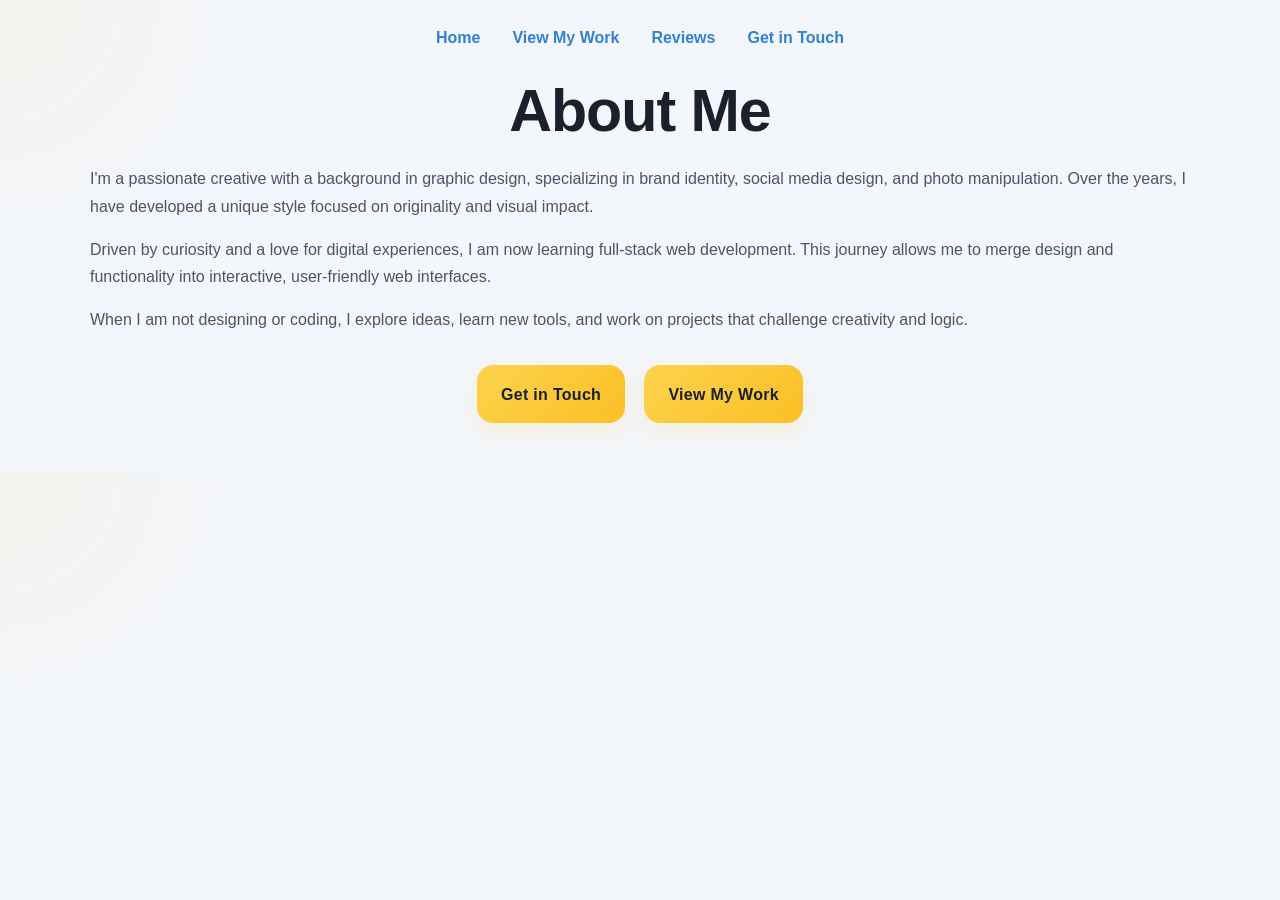
==== about.html @ de9f4581 "first-portfolio successfully done" ====
<!DOCTYPE html>
<html lang="en">
<head>
  <meta charset="UTF-8">
  <meta name="viewport" content="width=device-width, initial-scale=1.0">

  <title>About | Flyez</title>

  <link rel="stylesheet" href="styles.css">
</head>

<body>

  <nav class="navbar">
    <div class="container">

      <ul class="nav-links">

        <li><a href="index.html">Home</a></li>

        <li><a href="services.html">View My Work</a></li>

        <li><a href="testimonials.html">Reviews</a></li>

        <li><a href="contact.html">Get in Touch</a></li>

      </ul>

    </div>
  </nav>

  <main>

    <header class="page-header">

      <div class="container">

        <h1>About Me</h1>

      </div>

    </header>

    <section class="about-content">

      <div class="container">

        <p>
          I'm a passionate creative with a background in graphic design, 
          specializing in brand identity, social media design, and photo manipulation. 
          Over the years, I have developed a unique style focused on originality 
          and visual impact.
        </p>

        <p>
          Driven by curiosity and a love for digital experiences, I am now learning 
          full-stack web development. This journey allows me to merge design and 
          functionality into interactive, user-friendly web interfaces.
        </p>

        <p>
          When I am not designing or coding, I explore ideas, learn new tools, 
          and work on projects that challenge creativity and logic.
        </p>

      </div>

    </section>

    <section class="button-group">

      <a href="contact.html" class="btn">Get in Touch</a>

      <a href="services.html" class="btn">View My Work</a>

    </section>

  </main>

</body>
</html>
---- styles.css ----
/* =========================
   DESIGN TOKENS
========================= */

:root {
    --bg: #f3f6fb;

    --text: #2d3748;
    --muted: #4a5568;

    --primary: #3182ce;
    --primary-dark: #2b6cb0;

    --accent: #fcd34d;
    --accent-hover: #fbbf24;

    --white: #ffffff;

    --radius: 1rem;

    --shadow: 0 14px 40px rgba(15, 23, 42, 0.08);
    --shadow-accent: 0 10px 25px rgba(252, 211, 77, 0.18);

    --transition: 0.3s ease;
}

/* =========================
   RESET
========================= */

* {
    margin: 0;
    padding: 0;
    box-sizing: border-box;
}

/* =========================
   BODY
========================= */

body {
    background-color: var(--bg);

    background-image:
        radial-gradient(
            circle at top left,
            rgba(252, 211, 77, 0.08),
            transparent 20%
        );

    color: var(--text);

    font-family: "Segoe UI", Tahoma, Geneva, Verdana, sans-serif;

    line-height: 1.7;
}

/* =========================
   LAYOUT
========================= */

.container {
    width: min(90%, 1100px);
    margin-inline: auto;
}

.section {
    padding: 4rem 0;
}

/* =========================
   TYPOGRAPHY
========================= */

h1,
h2 {
    color: #1a202c;
    line-height: 1.2;
}

h1 {
    font-size: clamp(2.4rem, 5vw, 3.7rem);

    text-align: center;

    margin-bottom: 1.2rem;

    font-weight: 800;

    letter-spacing: -1px;
}

h2 {
    font-size: 1.8rem;

    margin-bottom: 1rem;

    position: relative;

    padding-left: 1rem;
}

h2::before {
    content: "";

    position: absolute;

    left: 0;
    top: 5px;

    width: 4px;
    height: 80%;

    background: linear-gradient(
        180deg,
        var(--accent),
        var(--accent-hover)
    );

    border-radius: 999px;
}

p {
    color: var(--muted);
    margin-bottom: 1rem;
}

/* =========================
   NAVIGATION
========================= */

.navbar {
    padding: 1.5rem 0;
}

.nav-links {
    display: flex;

    justify-content: center;

    gap: 2rem;

    list-style: none;

    flex-wrap: wrap;
}

.nav-links a {
    text-decoration: none;

    color: var(--primary);

    font-weight: 600;

    transition: var(--transition);

    position: relative;

    padding-bottom: 0.2rem;
}

.nav-links a::after {
    content: "";

    position: absolute;

    left: 0;
    bottom: -6px;

    width: 0%;
    height: 3px;

    background: var(--accent);

    border-radius: 999px;

    transition: var(--transition);
}

.nav-links a:hover {
    color: var(--primary-dark);
}

.nav-links a:hover::after {
    width: 100%;
}

/* =========================
   HERO
========================= */

.hero {
    padding: 3rem 0 2rem;
    text-align: center;
}

/* =========================
   DISPLAY IMAGE
========================= */

.display-image {
    margin-bottom: 1.5rem;

    display: flex;

    justify-content: center;
}

.display-image img {
    width: 145px;
    height: 145px;

    object-fit: contain;

    border-radius: 50%;

    background: white;

    padding: 10px;

    border: 4px solid rgba(252, 211, 77, 0.3);

    box-shadow: var(--shadow);

    transition: var(--transition);
}

.display-image img:hover {
    transform: translateY(-5px);

    box-shadow: var(--shadow-accent);
}

/* =========================
   CARD SYSTEM
========================= */

.card {
    background: var(--white);

    padding: 2rem;

    border-radius: var(--radius);

    box-shadow: var(--shadow);

    max-width: 850px;

    margin: 0 auto;

    position: relative;

    overflow: hidden;

    transition: var(--transition);
}

.card::before {
    content: "";

    position: absolute;

    top: 0;
    left: 0;

    width: 100%;
    height: 5px;

    background: linear-gradient(
        90deg,
        var(--accent),
        #ffe082
    );
}

.card:hover {
    transform: translateY(-5px);

    box-shadow: var(--shadow-accent);
}

.card + .card {
    margin-top: 2rem;
}

/* =========================
   TESTIMONIALS
========================= */

.testimonial {
    position: relative;

    padding-left: 1.5rem;

    margin-top: 2.2rem;

    border-left: 4px solid var(--accent);
}

.testimonial::before {
    content: "“";

    position: absolute;

    left: 10px;
    top: -20px;

    font-size: 4rem;

    color: var(--accent);

    opacity: 0.18;

    font-family: Georgia, serif;
}

.testimonial p {
    font-style: italic;

    font-size: 1.06rem;

    color: #3b4758;

    margin-bottom: 0.8rem;
}

.testimonial-author {
    color: var(--primary-dark);

    font-weight: 700;

    font-size: 1rem;

    letter-spacing: 0.2px;
}

/* =========================
   BUTTONS
========================= */

.button-group {
    display: flex;

    justify-content: center;

    gap: 1.2rem;

    flex-wrap: wrap;

    margin-top: 2rem;

    padding-bottom: 3rem;
}

.btn {
    background: linear-gradient(
        135deg,
        var(--accent),
        var(--accent-hover)
    );

    color: #1a202c;

    font-weight: 700;

    letter-spacing: 0.3px;

    padding: 0.95rem 1.5rem;

    text-decoration: none;

    border-radius: var(--radius);

    box-shadow: var(--shadow-accent);

    transition: var(--transition);

    display: inline-block;

    border: none;

    cursor: pointer;
}

.btn:hover {
    transform: translateY(-4px) scale(1.02);

    filter: brightness(1.03);
}

/* =========================
   FORMS
========================= */

form {
    display: flex;
    flex-direction: column;
    gap: 1rem;
}

input,
textarea {
    padding: 0.95rem;

    border: 1px solid #d9dee7;

    border-radius: 0.75rem;

    font-size: 1rem;

    outline: none;

    transition: var(--transition);

    background: white;
}

input:focus,
textarea:focus {
    border-color: var(--accent);

    box-shadow:
        0 0 0 4px rgba(252, 211, 77, 0.2);
}

/* =========================
   IMAGES
========================= */

.image-row {
    display: flex;

    gap: 1rem;

    flex-wrap: wrap;

    justify-content: center;

    margin-top: 1.5rem;
}

.image-row img,
.card img {
    width: 100%;

    max-width: 300px;

    border-radius: 1rem;

    object-fit: cover;

    box-shadow: var(--shadow);

    transition: var(--transition);
}

.image-row img:hover,
.card img:hover {
    transform: scale(1.02);

    box-shadow: var(--shadow-accent);
}

/* =========================
   FOOTER
========================= */

footer {
    padding: 2rem 0;
    text-align: center;
}

footer p {
    margin-bottom: 0;
}

/* =========================
   RESPONSIVE
========================= */

@media (max-width: 768px) {

    .nav-links {
        flex-direction: column;
        gap: 1rem;
    }

    h1 {
        font-size: 2.3rem;
    }

    h2 {
        font-size: 1.5rem;
    }

    .button-group {
        flex-direction: column;
    }

    .card {
        padding: 1.5rem;
    }

    .display-image img {
        width: 120px;
        height: 120px;
    }

    .testimonial::before {
        font-size: 3rem;
    }
}
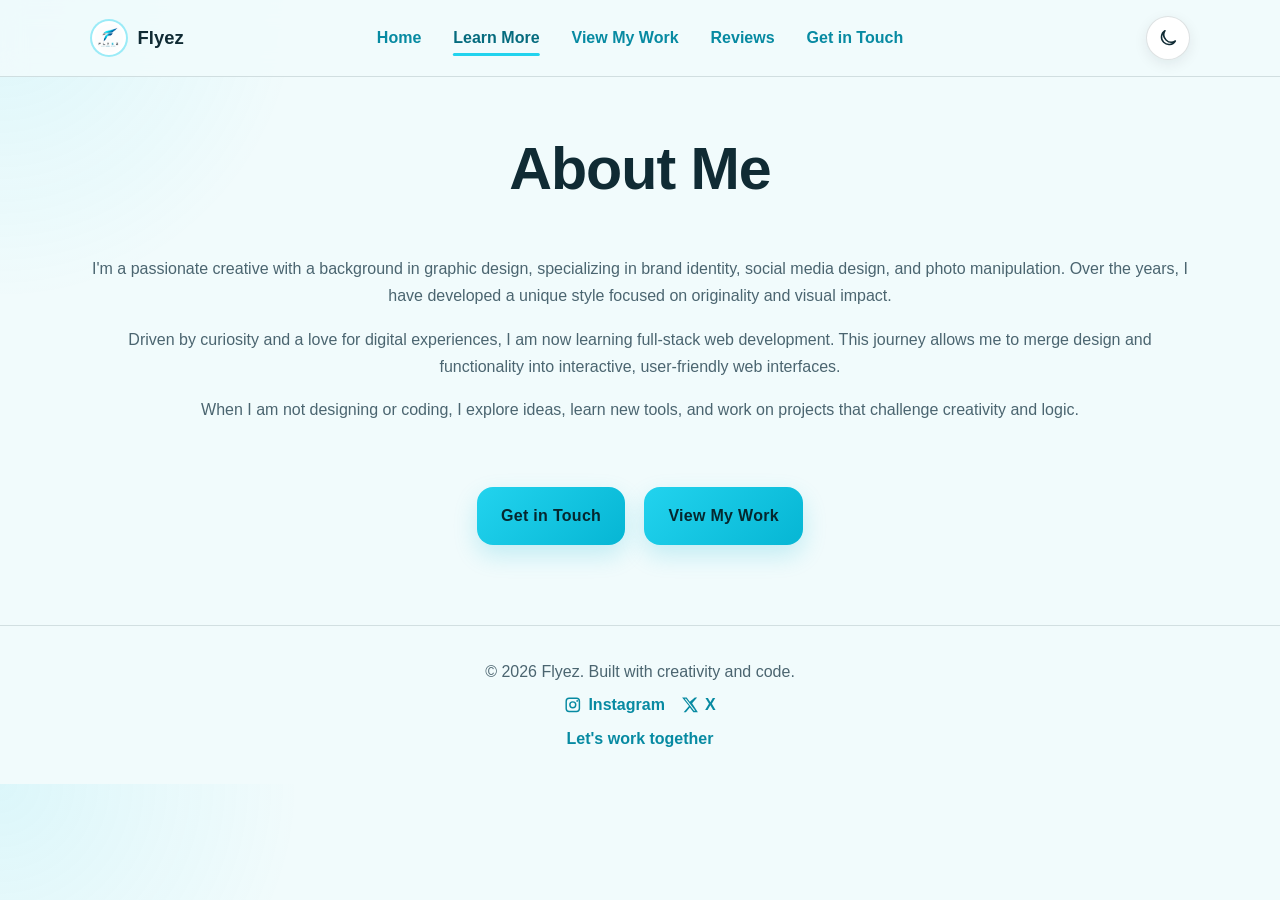
==== commit 6f85c7cb: "Fix Instagram profile link" ====
--- a/about.html
+++ b/about.html
@@ -5,18 +5,47 @@
   <meta name="viewport" content="width=device-width, initial-scale=1.0">
 
   <title>About | Flyez</title>
+  <meta name="description" content="Learn about Favour Olojo, the creative behind Flyez, and the journey from graphic design to full-stack web development.">
+  <link rel="canonical" href="https://ace-flyez.github.io/my-portfolio/about.html">
+  <link rel="icon" href="site-assets/favicon.png" type="image/png">
+  <meta property="og:type" content="website">
+  <meta property="og:url" content="https://ace-flyez.github.io/my-portfolio/about.html">
+  <meta property="og:title" content="About Flyez | Vision, Speed, Impact">
+  <meta property="og:description" content="Meet the creative behind Flyez and explore the design-to-development journey.">
+  <meta property="og:image" content="https://ace-flyez.github.io/my-portfolio/site-assets/social-preview.png">
+  <meta name="twitter:card" content="summary_large_image">
 
   <link rel="stylesheet" href="styles.css">
+  <script src="script.js" defer></script>
 </head>
 
 <body>
 
   <nav class="navbar">
-    <div class="container">
+    <div class="container nav-content">
 
-      <ul class="nav-links">
+      <a class="brand" href="index.html" aria-label="Flyez home">
+        <img src="optimized-images/Flyez New Logo.png" alt="">
+        <span>Flyez</span>
+      </a>
+
+      <button class="nav-toggle" type="button" aria-expanded="false" aria-controls="primary-navigation">
+        <span class="visually-hidden">Toggle navigation</span>
+        <span class="nav-toggle-bar"></span>
+        <span class="nav-toggle-bar"></span>
+        <span class="nav-toggle-bar"></span>
+      </button>
+
+      <button class="theme-toggle" type="button" aria-label="Switch to dark theme" aria-pressed="false">
+        <svg class="theme-icon icon-moon" aria-hidden="true" viewBox="0 0 24 24"><path d="M20.8 15.6A9 9 0 0 1 8.4 3.2 9 9 0 1 0 20.8 15.6Z"/></svg>
+        <svg class="theme-icon icon-sun" aria-hidden="true" viewBox="0 0 24 24"><path d="M12 18a6 6 0 1 0 0-12 6 6 0 0 0 0 12Zm0-16v2m0 16v2m10-10h-2M4 12H2m17.1-7.1-1.4 1.4M6.3 17.7l-1.4 1.4m14.2 0-1.4-1.4M6.3 6.3 4.9 4.9"/></svg>
+      </button>
+
+      <ul class="nav-links" id="primary-navigation">
 
         <li><a href="index.html">Home</a></li>
+
+        <li><a href="about.html" aria-current="page">Learn More</a></li>
 
         <li><a href="services.html">View My Work</a></li>
 
@@ -77,5 +106,16 @@
 
   </main>
 
+  <footer>
+    <div class="container">
+      <p>&copy; 2026 Flyez. Built with creativity and code.</p>
+      <div class="social-links">
+        <a href="https://www.instagram.com/flyez_designs/" target="_blank" rel="noopener noreferrer"><svg aria-hidden="true" viewBox="0 0 24 24"><path d="M7 2h10a5 5 0 0 1 5 5v10a5 5 0 0 1-5 5H7a5 5 0 0 1-5-5V7a5 5 0 0 1 5-5Zm0 2a3 3 0 0 0-3 3v10a3 3 0 0 0 3 3h10a3 3 0 0 0 3-3V7a3 3 0 0 0-3-3H7Zm11 1.5a1.25 1.25 0 1 1 0 2.5 1.25 1.25 0 0 1 0-2.5ZM12 7a5 5 0 1 1 0 10 5 5 0 0 1 0-10Zm0 2a3 3 0 1 0 0 6 3 3 0 0 0 0-6Z"/></svg><span>Instagram</span></a>
+        <a href="https://x.com/ace_flyezzz" target="_blank" rel="noopener noreferrer"><svg aria-hidden="true" viewBox="0 0 24 24"><path d="M18.9 2H22l-6.8 7.8L23 22h-6.1l-4.8-6.2L6.7 22H3.6l7.3-8.4L1.5 2h6.2l4.3 5.7L18.9 2Zm-1.1 18h1.7L6.8 3.9H5L17.8 20Z"/></svg><span>X</span></a>
+      </div>
+      <a class="footer-link" href="contact.html">Let's work together</a>
+    </div>
+  </footer>
+
 </body>
-</html>+</html>
--- a/styles.css
+++ b/styles.css
@@ -3,25 +3,53 @@
 ========================= */
 
 :root {
-    --bg: #f3f6fb;
-
-    --text: #2d3748;
-    --muted: #4a5568;
-
-    --primary: #3182ce;
-    --primary-dark: #2b6cb0;
-
-    --accent: #fcd34d;
-    --accent-hover: #fbbf24;
-
-    --white: #ffffff;
+    --bg: #f1fbfc;
+    --surface: #ffffff;
+    --surface-raised: #ffffff;
+    --text: #16313a;
+    --muted: #4b6570;
+
+    --primary: #078aa2;
+    --primary-dark: #056b7e;
+
+    --accent: #22d3ee;
+    --accent-hover: #06b6d4;
+
+    --heading: #102b34;
+    --control: #102b34;
+    --border: rgba(22, 49, 58, 0.14);
+    --quote-text: #294651;
 
     --radius: 1rem;
 
     --shadow: 0 14px 40px rgba(15, 23, 42, 0.08);
-    --shadow-accent: 0 10px 25px rgba(252, 211, 77, 0.18);
+    --shadow-accent: 0 10px 25px rgba(6, 182, 212, 0.2);
 
     --transition: 0.3s ease;
+}
+
+[data-theme="dark"] {
+    --bg: #07171c;
+    --surface: #0d242b;
+    --surface-raised: #123038;
+    --text: #e1f5f8;
+    --muted: #afc9ce;
+    --primary: #67e8f9;
+    --primary-dark: #b9f5fc;
+    --accent: #22d3ee;
+    --accent-hover: #67e8f9;
+    --heading: #f2feff;
+    --control: #f2feff;
+    --border: rgba(167, 225, 233, 0.17);
+    --quote-text: #e1f5f8;
+    --shadow: 0 18px 45px rgba(0, 0, 0, 0.36);
+    --shadow-accent: 0 12px 28px rgba(34, 211, 238, 0.16);
+}
+
+[data-theme="dark"] body {
+    background-image:
+        radial-gradient(circle at 0 0, rgba(34, 211, 238, 0.12), transparent 28%),
+        radial-gradient(circle at 100% 15%, rgba(6, 182, 212, 0.08), transparent 22%);
 }
 
 /* =========================
@@ -44,7 +72,7 @@
     background-image:
         radial-gradient(
             circle at top left,
-            rgba(252, 211, 77, 0.08),
+            rgba(34, 211, 238, 0.1),
             transparent 20%
         );
 
@@ -53,6 +81,12 @@
     font-family: "Segoe UI", Tahoma, Geneva, Verdana, sans-serif;
 
     line-height: 1.7;
+    transition: background-color var(--transition), color var(--transition);
+}
+
+img {
+    max-width: 100%;
+    height: auto;
 }
 
 /* =========================
@@ -74,7 +108,7 @@
 
 h1,
 h2 {
-    color: #1a202c;
+    color: var(--heading);
     line-height: 1.2;
 }
 
@@ -96,20 +130,17 @@
     margin-bottom: 1rem;
 
     position: relative;
-
-    padding-left: 1rem;
 }
 
 h2::before {
     content: "";
 
-    position: absolute;
-
-    left: 0;
-    top: 5px;
+    display: inline-block;
+    vertical-align: middle;
+    margin: 0 0.65rem 0.15rem 0;
 
     width: 4px;
-    height: 80%;
+    height: 1.5rem;
 
     background: linear-gradient(
         180deg,
@@ -125,17 +156,87 @@
     margin-bottom: 1rem;
 }
 
+main {
+    text-align: center;
+}
+
 /* =========================
    NAVIGATION
 ========================= */
 
 .navbar {
-    padding: 1.5rem 0;
+    padding: 1rem 0;
+    border-bottom: 1px solid var(--border);
+    background: color-mix(in srgb, var(--bg) 88%, transparent);
+    backdrop-filter: blur(12px);
+}
+
+.nav-content {
+    display: flex;
+    align-items: center;
+    position: relative;
+}
+
+.brand {
+    display: inline-flex;
+    align-items: center;
+    gap: 0.6rem;
+    color: var(--heading);
+    font-size: 1.15rem;
+    font-weight: 800;
+    text-decoration: none;
+}
+
+.brand img {
+    width: 38px;
+    height: 38px;
+    object-fit: contain;
+    border-radius: 50%;
+    background: var(--surface);
+    border: 2px solid rgba(34, 211, 238, 0.45);
+    padding: 3px;
+}
+
+.nav-toggle {
+    display: none;
+    width: 44px;
+    height: 44px;
+    place-content: center;
+    gap: 5px;
+    background: var(--heading);
+    border: 0;
+    border-radius: 0.7rem;
+    cursor: pointer;
+    order: 3;
+}
+
+.nav-toggle-bar {
+    display: block;
+    width: 20px;
+    height: 2px;
+    background: var(--surface);
+    border-radius: 999px;
+}
+
+.visually-hidden {
+    position: absolute;
+    width: 1px;
+    height: 1px;
+    padding: 0;
+    margin: -1px;
+    overflow: hidden;
+    clip: rect(0, 0, 0, 0);
+    white-space: nowrap;
+    border: 0;
 }
 
 .nav-links {
     display: flex;
 
+    position: absolute;
+    left: 50%;
+    transform: translateX(-50%);
+
     justify-content: center;
 
     gap: 2rem;
@@ -183,6 +284,23 @@
 
 .nav-links a:hover::after {
     width: 100%;
+}
+
+.nav-links a[aria-current="page"] {
+    color: var(--primary-dark);
+}
+
+.nav-links a[aria-current="page"]::after {
+    width: 100%;
+}
+
+.nav-links a:focus-visible,
+.nav-toggle:focus-visible,
+.theme-toggle:focus-visible,
+.brand:focus-visible,
+.btn:focus-visible {
+    outline: 3px solid var(--primary-dark);
+    outline-offset: 4px;
 }
 
 /* =========================
@@ -194,6 +312,19 @@
     text-align: center;
 }
 
+.page-header {
+    padding: 3.5rem 0 1rem;
+}
+
+.page-header .container {
+    max-width: 760px;
+}
+
+.hero-description,
+.about-content {
+    padding: 1rem 0;
+}
+
 /* =========================
    DISPLAY IMAGE
 ========================= */
@@ -214,11 +345,11 @@
 
     border-radius: 50%;
 
-    background: white;
+    background: var(--surface);
 
     padding: 10px;
 
-    border: 4px solid rgba(252, 211, 77, 0.3);
+    border: 4px solid rgba(34, 211, 238, 0.3);
 
     box-shadow: var(--shadow);
 
@@ -236,7 +367,8 @@
 ========================= */
 
 .card {
-    background: var(--white);
+    background: var(--surface-raised);
+    border: 1px solid var(--border);
 
     padding: 2rem;
 
@@ -269,7 +401,7 @@
     background: linear-gradient(
         90deg,
         var(--accent),
-        #ffe082
+        #67e8f9
     );
 }
 
@@ -319,7 +451,7 @@
 
     font-size: 1.06rem;
 
-    color: #3b4758;
+    color: var(--quote-text);
 
     margin-bottom: 0.8rem;
 }
@@ -334,6 +466,26 @@
     letter-spacing: 0.2px;
 }
 
+.card.testimonial {
+    padding: 2rem;
+    border-left: 0;
+}
+
+.card.testimonial::before {
+    content: "\201C";
+    display: block;
+    position: static;
+    width: auto;
+    height: auto;
+    margin-bottom: 1rem;
+    background: none;
+    color: var(--accent);
+    font-family: Georgia, serif;
+    font-size: 4rem;
+    line-height: 0.7;
+    opacity: 0.55;
+}
+
 /* =========================
    BUTTONS
 ========================= */
@@ -349,7 +501,11 @@
 
     margin-top: 2rem;
 
-    padding-bottom: 3rem;
+}
+
+main > .button-group,
+main > section.button-group {
+    padding: 0 0 3rem;
 }
 
 .btn {
@@ -359,7 +515,7 @@
         var(--accent-hover)
     );
 
-    color: #1a202c;
+    color: #06272e;
 
     font-weight: 700;
 
@@ -386,6 +542,12 @@
     transform: translateY(-4px) scale(1.02);
 
     filter: brightness(1.03);
+}
+
+.btn:disabled {
+    cursor: wait;
+    opacity: 0.72;
+    transform: none;
 }
 
 /* =========================
@@ -396,13 +558,14 @@
     display: flex;
     flex-direction: column;
     gap: 1rem;
+    text-align: left;
 }
 
 input,
 textarea {
     padding: 0.95rem;
 
-    border: 1px solid #d9dee7;
+    border: 1px solid var(--border);
 
     border-radius: 0.75rem;
 
@@ -412,7 +575,14 @@
 
     transition: var(--transition);
 
-    background: white;
+    background: var(--surface);
+    color: var(--control);
+}
+
+input::placeholder,
+textarea::placeholder {
+    color: var(--muted);
+    opacity: 0.8;
 }
 
 input:focus,
@@ -420,7 +590,7 @@
     border-color: var(--accent);
 
     box-shadow:
-        0 0 0 4px rgba(252, 211, 77, 0.2);
+        0 0 0 4px rgba(34, 211, 238, 0.22);
 }
 
 /* =========================
@@ -454,6 +624,31 @@
     transition: var(--transition);
 }
 
+.form-note {
+    margin: -0.25rem 0 0;
+    font-size: 0.92rem;
+}
+
+.form-status {
+    min-height: 1.7rem;
+    margin: -0.25rem 0 0;
+    color: var(--primary-dark);
+    font-weight: 600;
+}
+
+.form-status.is-error {
+    color: #c2414f;
+}
+
+.image-row img {
+    flex: 0 1 300px;
+}
+
+.card > img {
+    display: block;
+    margin: 1.5rem auto 0;
+}
+
 .image-row img:hover,
 .card img:hover {
     transform: scale(1.02);
@@ -466,12 +661,104 @@
 ========================= */
 
 footer {
+    margin-top: 2rem;
     padding: 2rem 0;
+    border-top: 1px solid var(--border);
     text-align: center;
 }
 
 footer p {
-    margin-bottom: 0;
+    margin-bottom: 0.4rem;
+}
+
+.social-links {
+    display: flex;
+    justify-content: center;
+    gap: 1rem;
+    margin-bottom: 0.4rem;
+}
+
+.social-links a {
+    display: inline-flex;
+    align-items: center;
+    gap: 0.4rem;
+    color: var(--primary);
+    font-weight: 700;
+    text-decoration: none;
+}
+
+.social-links svg {
+    width: 1.1rem;
+    height: 1.1rem;
+    fill: currentColor;
+}
+
+.social-links a:hover {
+    color: var(--primary-dark);
+    text-decoration: underline;
+}
+
+.footer-link {
+    color: var(--primary);
+    font-weight: 700;
+    text-decoration: none;
+}
+
+.footer-link:hover {
+    color: var(--primary-dark);
+    text-decoration: underline;
+}
+
+/* =========================
+   THEME TOGGLE
+========================= */
+
+.theme-toggle {
+    display: inline-grid;
+    place-items: center;
+    width: 44px;
+    height: 44px;
+    margin-left: auto;
+    order: 2;
+    color: var(--heading);
+    background: var(--surface);
+    border: 1px solid var(--border);
+    border-radius: 50%;
+    cursor: pointer;
+    box-shadow: 0 4px 14px rgba(15, 23, 42, 0.08);
+    transition: transform var(--transition), background-color var(--transition), color var(--transition), border-color var(--transition);
+}
+
+.theme-toggle:hover {
+    transform: translateY(-2px);
+    background: var(--surface-raised);
+}
+
+.theme-icon {
+    grid-area: 1 / 1;
+    width: 20px;
+    height: 20px;
+    fill: none;
+    stroke: currentColor;
+    stroke-width: 1.8;
+    stroke-linecap: round;
+    stroke-linejoin: round;
+    transition: opacity var(--transition), transform var(--transition);
+}
+
+.icon-sun {
+    opacity: 0;
+    transform: rotate(-55deg) scale(0.7);
+}
+
+[data-theme="dark"] .icon-moon {
+    opacity: 0;
+    transform: rotate(55deg) scale(0.7);
+}
+
+[data-theme="dark"] .icon-sun {
+    opacity: 1;
+    transform: rotate(0) scale(1);
 }
 
 /* =========================
@@ -480,9 +767,49 @@
 
 @media (max-width: 768px) {
 
+    .container {
+        width: min(92%, 1100px);
+    }
+
+    .section {
+        padding: 2.5rem 0;
+    }
+
     .nav-links {
+        display: none;
+        position: absolute;
+        z-index: 10;
+        top: calc(100% + 0.7rem);
+        right: 0;
+        left: 0;
+        transform: none;
         flex-direction: column;
-        gap: 1rem;
+        align-items: stretch;
+        gap: 0;
+        padding: 0.5rem;
+        background: var(--surface-raised);
+        border-radius: var(--radius);
+        box-shadow: var(--shadow);
+    }
+
+    .nav-links.is-open {
+        display: flex;
+    }
+
+    .nav-links a {
+        display: block;
+        width: 100%;
+        padding: 0.75rem 1rem;
+        font-size: 1rem;
+    }
+
+    .nav-links a::after {
+        display: none;
+    }
+
+    .nav-toggle {
+        display: grid;
+        margin-left: 0.65rem;
     }
 
     h1 {
@@ -495,10 +822,11 @@
 
     .button-group {
         flex-direction: column;
+        align-items: center;
     }
 
     .card {
-        padding: 1.5rem;
+        padding: 1.25rem;
     }
 
     .display-image img {
@@ -509,4 +837,43 @@
     .testimonial::before {
         font-size: 3rem;
     }
-}+}
+
+@media (min-width: 769px) and (max-width: 900px) {
+
+    .nav-links {
+        display: none;
+        position: absolute;
+        z-index: 10;
+        top: calc(100% + 0.7rem);
+        right: 0;
+        left: 0;
+        transform: none;
+        flex-direction: column;
+        align-items: stretch;
+        gap: 0;
+        padding: 0.5rem;
+        background: var(--surface-raised);
+        border-radius: var(--radius);
+        box-shadow: var(--shadow);
+    }
+
+    .nav-links.is-open {
+        display: flex;
+    }
+
+    .nav-links a {
+        display: block;
+        width: 100%;
+        padding: 0.75rem 1rem;
+    }
+
+    .nav-links a::after {
+        display: none;
+    }
+
+    .nav-toggle {
+        display: grid;
+        margin-left: 0.65rem;
+    }
+}
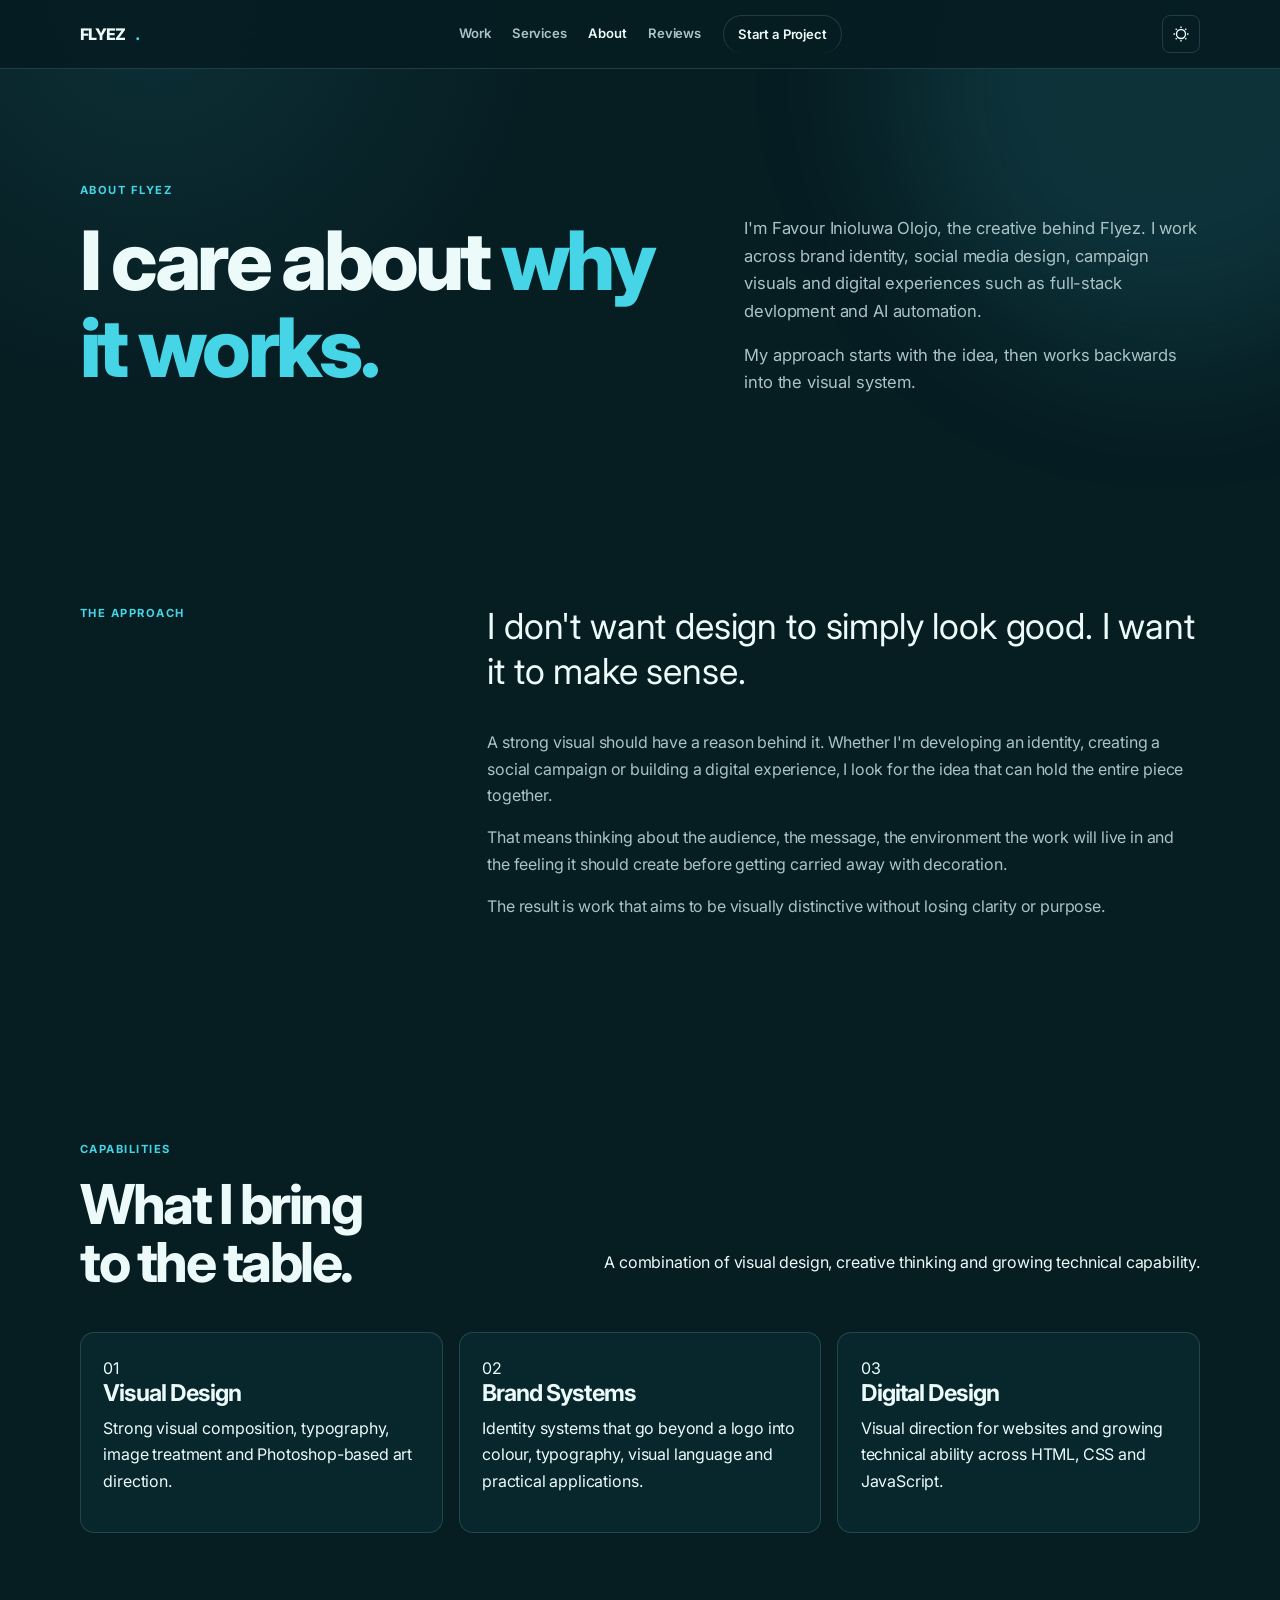
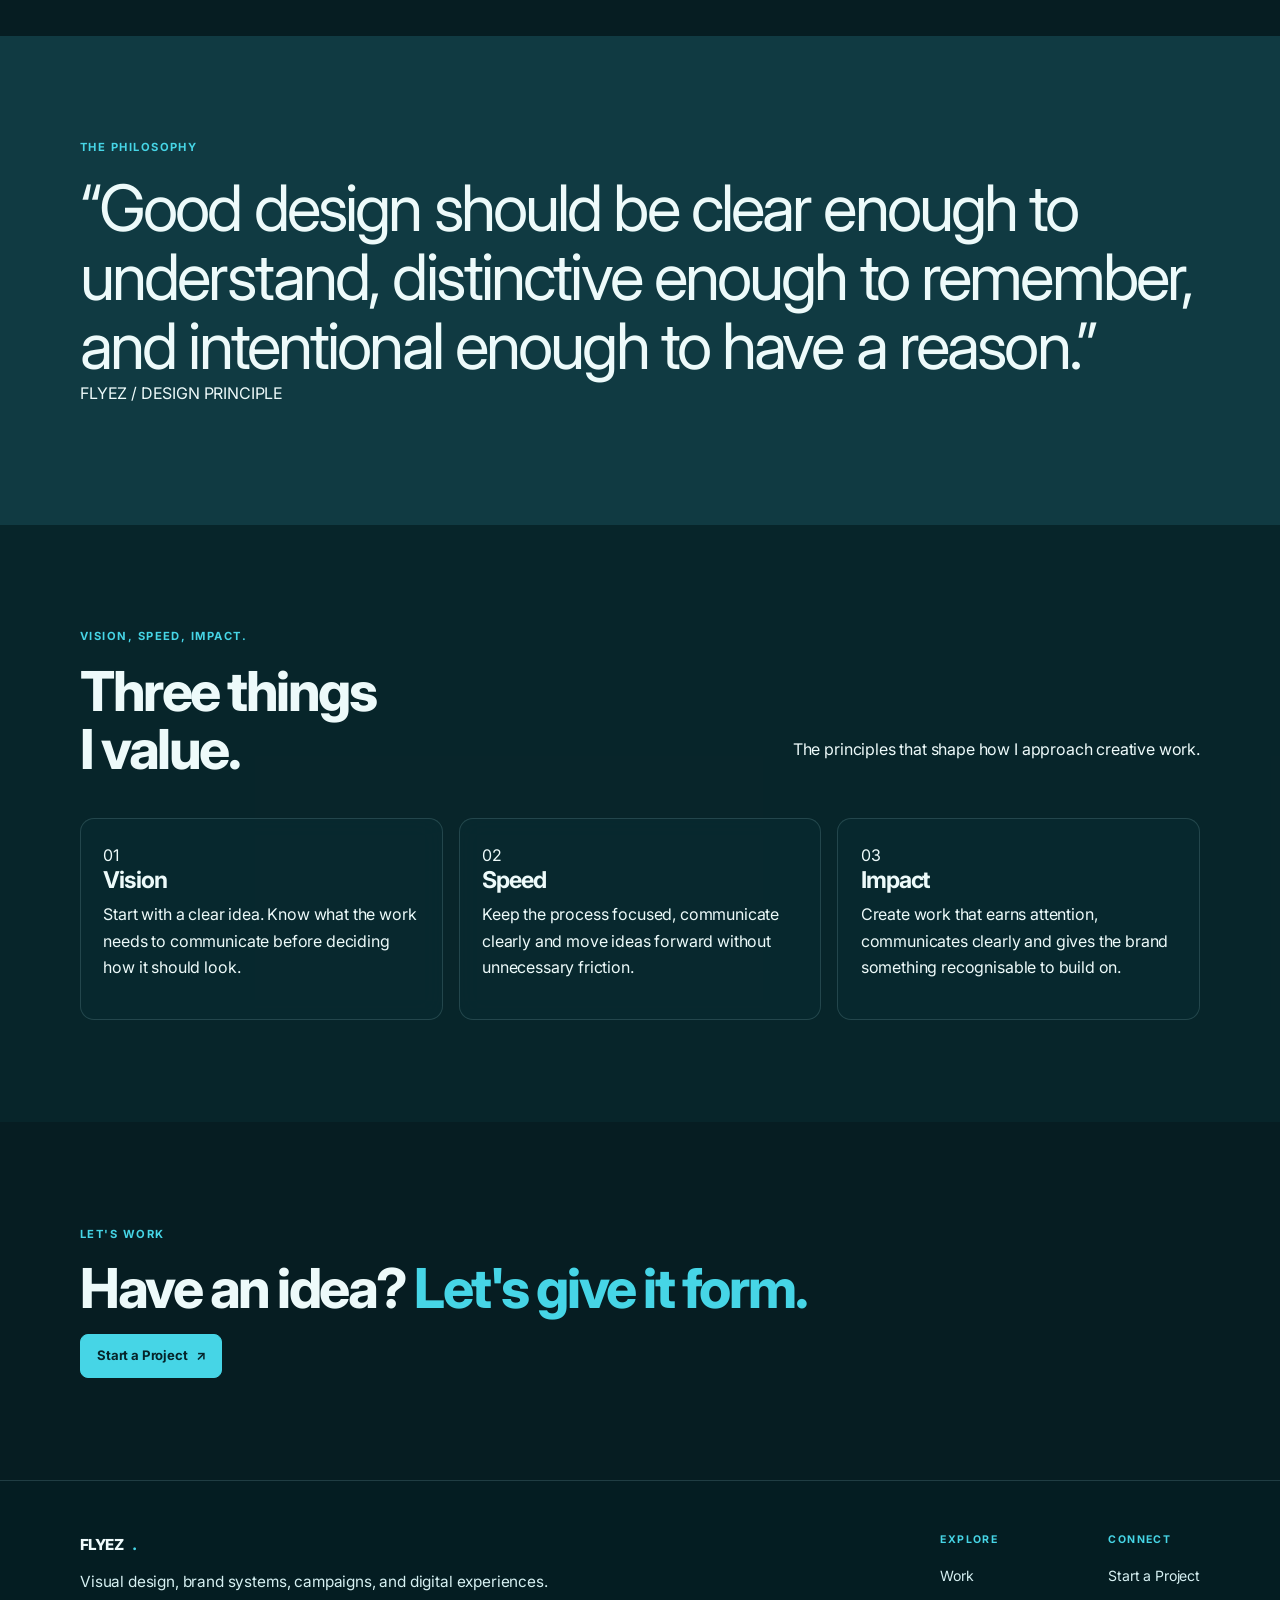
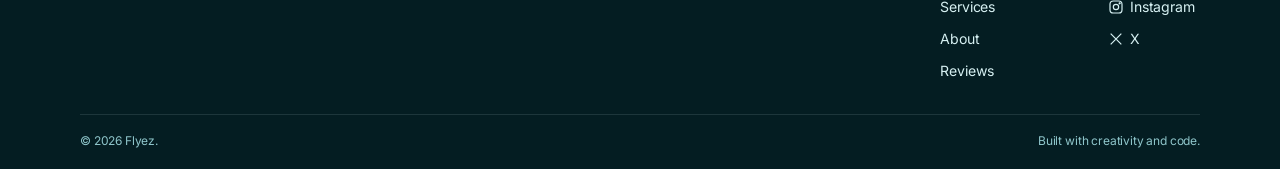
==== commit 169f521e: "Updated portfolio code" ====
--- a/about.html
+++ b/about.html
@@ -5,15 +5,22 @@
   <meta name="viewport" content="width=device-width, initial-scale=1.0">
 
   <title>About | Flyez</title>
-  <meta name="description" content="Learn about Favour Olojo, the creative behind Flyez, and the journey from graphic design to full-stack web development.">
+  <meta
+    name="description"
+    content="Learn about Flyez, a creative designer focused on brand identity, social media design, campaign visuals and digital experiences."
+  >
+
   <link rel="canonical" href="https://ace-flyez.github.io/my-portfolio/about.html">
   <link rel="icon" href="site-assets/favicon.png" type="image/png">
+
+  <meta property="og:title" content="About Flyez">
+  <meta
+    property="og:description"
+    content="The creative thinking, capabilities and approach behind Flyez."
+  >
   <meta property="og:type" content="website">
   <meta property="og:url" content="https://ace-flyez.github.io/my-portfolio/about.html">
-  <meta property="og:title" content="About Flyez | Vision, Speed, Impact">
-  <meta property="og:description" content="Meet the creative behind Flyez and explore the design-to-development journey.">
   <meta property="og:image" content="https://ace-flyez.github.io/my-portfolio/site-assets/social-preview.png">
-  <meta name="twitter:card" content="summary_large_image">
 
   <link rel="stylesheet" href="styles.css">
   <script src="script.js" defer></script>
@@ -21,100 +28,319 @@
 
 <body>
 
-  <nav class="navbar">
+  <header class="navbar">
     <div class="container nav-content">
 
-      <a class="brand" href="index.html" aria-label="Flyez home">
-        <img src="optimized-images/Flyez New Logo.png" alt="">
-        <span>Flyez</span>
+      <a href="index.html" class="brand" aria-label="Flyez home">
+        FLYEZ<span>.</span>
       </a>
 
-      <button class="nav-toggle" type="button" aria-expanded="false" aria-controls="primary-navigation">
-        <span class="visually-hidden">Toggle navigation</span>
-        <span class="nav-toggle-bar"></span>
-        <span class="nav-toggle-bar"></span>
-        <span class="nav-toggle-bar"></span>
+      <button
+        class="nav-toggle"
+        type="button"
+        aria-label="Open navigation"
+        aria-expanded="false"
+      >
+        <span></span>
+        <span></span>
       </button>
 
-      <button class="theme-toggle" type="button" aria-label="Switch to dark theme" aria-pressed="false">
-        <svg class="theme-icon icon-moon" aria-hidden="true" viewBox="0 0 24 24"><path d="M20.8 15.6A9 9 0 0 1 8.4 3.2 9 9 0 1 0 20.8 15.6Z"/></svg>
-        <svg class="theme-icon icon-sun" aria-hidden="true" viewBox="0 0 24 24"><path d="M12 18a6 6 0 1 0 0-12 6 6 0 0 0 0 12Zm0-16v2m0 16v2m10-10h-2M4 12H2m17.1-7.1-1.4 1.4M6.3 17.7l-1.4 1.4m14.2 0-1.4-1.4M6.3 6.3 4.9 4.9"/></svg>
+      <nav class="nav-links" aria-label="Main navigation">
+        <a href="work.html">Work</a>
+        <a href="services.html">Services</a>
+        <a href="about.html" class="active" aria-current="page">About</a>
+        <a href="testimonials.html">Reviews</a>
+        <a href="contact.html" class="nav-cta">Start a Project</a>
+      </nav>
+
+      <button
+        class="theme-toggle"
+        type="button"
+        aria-label="Switch theme"
+        aria-pressed="false"
+      >
+        <svg class="theme-icon icon-moon" aria-hidden="true" viewBox="0 0 24 24">
+          <path d="M20.8 15.6A9 9 0 0 1 8.4 3.2 9 9 0 1 0 20.8 15.6Z"/>
+        </svg>
+        <svg class="theme-icon icon-sun" aria-hidden="true" viewBox="0 0 24 24">
+          <path d="M12 18a6 6 0 1 0 0-12 6 6 0 0 0 0 12Zm0-16v2m0 16v2m10-10h-2M4 12H2m17.1-7.1-1.4 1.4M6.3 17.7l-1.4 1.4m14.2 0-1.4-1.4M6.3 6.3 4.9 4.9"/>
+        </svg>
       </button>
 
-      <ul class="nav-links" id="primary-navigation">
-
-        <li><a href="index.html">Home</a></li>
-
-        <li><a href="about.html" aria-current="page">Learn More</a></li>
-
-        <li><a href="services.html">View My Work</a></li>
-
-        <li><a href="testimonials.html">Reviews</a></li>
-
-        <li><a href="contact.html">Get in Touch</a></li>
-
-      </ul>
-
     </div>
-  </nav>
+  </header>
+
 
   <main>
 
-    <header class="page-header">
-
-      <div class="container">
-
-        <h1>About Me</h1>
-
-      </div>
-
-    </header>
-
-    <section class="about-content">
-
-      <div class="container">
+    <!-- INTRO -->
+    <section class="about-hero">
+
+      <div class="container">
+
+        <p class="eyebrow">ABOUT FLYEZ</p>
+
+        <div class="about-hero-grid">
+
+          <h1>
+            I care about
+            <span>why it works.</span>
+          </h1>
+
+          <div class="about-intro">
+            <p>
+              I'm Favour Inioluwa Olojo, the creative behind Flyez.
+              I work across brand identity, social media design,
+              campaign visuals and digital experiences such as full-stack devlopment and AI automation.
+            </p>
+
+            <p>
+              My approach starts with the idea, then works backwards
+              into the visual system.
+            </p>
+          </div>
+
+        </div>
+
+      </div>
+
+    </section>
+
+
+    <!-- STORY -->
+    <section class="about-story">
+
+      <div class="container">
+
+        <div class="about-story-grid">
+
+          <div class="about-story-label">
+            <p class="eyebrow">THE APPROACH</p>
+          </div>
+
+          <div class="about-story-content">
+
+            <p class="about-lead">
+              I don't want design to simply look good.
+              I want it to make sense.
+            </p>
+
+            <p>
+              A strong visual should have a reason behind it. Whether I'm
+              developing an identity, creating a social campaign or building
+              a digital experience, I look for the idea that can hold the
+              entire piece together.
+            </p>
+
+            <p>
+              That means thinking about the audience, the message, the
+              environment the work will live in and the feeling it should
+              create before getting carried away with decoration.
+            </p>
+
+            <p>
+              The result is work that aims to be visually distinctive without
+              losing clarity or purpose.
+            </p>
+
+          </div>
+
+        </div>
+
+      </div>
+
+    </section>
+
+
+    <!-- CAPABILITIES -->
+    <section class="about-capabilities">
+
+      <div class="container">
+
+        <div class="section-heading-row">
+
+          <div>
+            <p class="eyebrow">CAPABILITIES</p>
+            <h2>What I bring<br>to the table.</h2>
+          </div>
+
+          <p>
+            A combination of visual design, creative thinking and growing
+            technical capability.
+          </p>
+
+        </div>
+
+
+        <div class="capability-grid">
+
+          <div class="capability-item">
+            <span>01</span>
+            <h3>Visual Design</h3>
+            <p>
+              Strong visual composition, typography, image treatment and
+              Photoshop-based art direction.
+            </p>
+          </div>
+
+          <div class="capability-item">
+            <span>02</span>
+            <h3>Brand Systems</h3>
+            <p>
+              Identity systems that go beyond a logo into colour, typography,
+              visual language and practical applications.
+            </p>
+          </div>
+
+          <div class="capability-item">
+            <span>03</span>
+            <h3>Digital Design</h3>
+            <p>
+              Visual direction for websites and growing technical ability
+              across HTML, CSS and JavaScript.
+            </p>
+          </div>
+
+        </div>
+
+      </div>
+
+    </section>
+
+
+    <!-- PHILOSOPHY -->
+    <section class="about-statement">
+
+      <div class="container">
+
+        <p class="eyebrow">THE PHILOSOPHY</p>
+
+        <blockquote>
+          “Good design should be clear enough to understand,
+          distinctive enough to remember,
+          and intentional enough to have a reason.”
+        </blockquote>
+
+        <p class="statement-credit">
+          FLYEZ / DESIGN PRINCIPLE
+        </p>
+
+      </div>
+
+    </section>
+
+
+    <!-- VISION SPEED IMPACT -->
+    <section class="about-values">
+
+      <div class="container">
+
+        <div class="section-heading-row">
+
+          <div>
+            <p class="eyebrow">VISION, SPEED, IMPACT.</p>
+            <h2>Three things<br>I value.</h2>
+          </div>
+
+          <p>
+            The principles that shape how I approach creative work.
+          </p>
+
+        </div>
+
+
+        <div class="values-grid">
+
+          <div class="value-item">
+            <span>01</span>
+            <h3>Vision</h3>
+            <p>
+              Start with a clear idea. Know what the work needs to communicate
+              before deciding how it should look.
+            </p>
+          </div>
+
+          <div class="value-item">
+            <span>02</span>
+            <h3>Speed</h3>
+            <p>
+              Keep the process focused, communicate clearly and move ideas
+              forward without unnecessary friction.
+            </p>
+          </div>
+
+          <div class="value-item">
+            <span>03</span>
+            <h3>Impact</h3>
+            <p>
+              Create work that earns attention, communicates clearly and gives
+              the brand something recognisable to build on.
+            </p>
+          </div>
+
+        </div>
+
+      </div>
+
+    </section>
+
+
+    <!-- CTA -->
+    <section class="about-cta">
+
+      <div class="container">
+
+        <p class="eyebrow">LET'S WORK</p>
+
+        <h2>
+          Have an idea?
+          <span>Let's give it form.</span>
+        </h2>
+
+        <a href="contact.html" class="button button-primary">
+          Start a Project <span>↗</span>
+        </a>
+
+      </div>
+
+    </section>
+
+  </main>
+
+
+  <footer class="site-footer">
+
+    <div class="container footer-inner">
+
+      <div>
+        <a href="index.html" class="brand">
+          FLYEZ<span>.</span>
+        </a>
 
         <p>
-          I'm a passionate creative with a background in graphic design, 
-          specializing in brand identity, social media design, and photo manipulation. 
-          Over the years, I have developed a unique style focused on originality 
-          and visual impact.
+          Creative design for brands with something to say.
         </p>
-
-        <p>
-          Driven by curiosity and a love for digital experiences, I am now learning 
-          full-stack web development. This journey allows me to merge design and 
-          functionality into interactive, user-friendly web interfaces.
-        </p>
-
-        <p>
-          When I am not designing or coding, I explore ideas, learn new tools, 
-          and work on projects that challenge creativity and logic.
-        </p>
-
-      </div>
-
-    </section>
-
-    <section class="button-group">
-
-      <a href="contact.html" class="btn">Get in Touch</a>
-
-      <a href="services.html" class="btn">View My Work</a>
-
-    </section>
-
-  </main>
-
-  <footer>
-    <div class="container">
-      <p>&copy; 2026 Flyez. Built with creativity and code.</p>
-      <div class="social-links">
-        <a href="https://www.instagram.com/flyez_designs/" target="_blank" rel="noopener noreferrer"><svg aria-hidden="true" viewBox="0 0 24 24"><path d="M7 2h10a5 5 0 0 1 5 5v10a5 5 0 0 1-5 5H7a5 5 0 0 1-5-5V7a5 5 0 0 1 5-5Zm0 2a3 3 0 0 0-3 3v10a3 3 0 0 0 3 3h10a3 3 0 0 0 3-3V7a3 3 0 0 0-3-3H7Zm11 1.5a1.25 1.25 0 1 1 0 2.5 1.25 1.25 0 0 1 0-2.5ZM12 7a5 5 0 1 1 0 10 5 5 0 0 1 0-10Zm0 2a3 3 0 1 0 0 6 3 3 0 0 0 0-6Z"/></svg><span>Instagram</span></a>
-        <a href="https://x.com/ace_flyezzz" target="_blank" rel="noopener noreferrer"><svg aria-hidden="true" viewBox="0 0 24 24"><path d="M18.9 2H22l-6.8 7.8L23 22h-6.1l-4.8-6.2L6.7 22H3.6l7.3-8.4L1.5 2h6.2l4.3 5.7L18.9 2Zm-1.1 18h1.7L6.8 3.9H5L17.8 20Z"/></svg><span>X</span></a>
-      </div>
-      <a class="footer-link" href="contact.html">Let's work together</a>
+      </div>
+
+      <div class="footer-links">
+        <a href="work.html">Work</a>
+        <a href="services.html">Services</a>
+        <a href="about.html">About</a>
+        <a href="testimonials.html">Reviews</a>
+        <a href="contact.html">Contact</a>
+      </div>
+
+      <div class="footer-socials">
+        <a href="https://www.instagram.com/flyez_designs/" target="_blank" rel="noopener noreferrer">Instagram</a>
+        <a href="https://x.com/ace_flyezzz" target="_blank" rel="noopener noreferrer">X</a>
+      </div>
+
     </div>
+
+    <div class="container footer-bottom">
+      <p>© 2026 Flyez. Built with creativity and code.</p>
+    </div>
+
   </footer>
 
 </body>
--- a/styles.css
+++ b/styles.css
@@ -1,879 +1,184 @@
-/* =========================
-   DESIGN TOKENS
-========================= */
-
-:root {
-    --bg: #f1fbfc;
-    --surface: #ffffff;
-    --surface-raised: #ffffff;
-    --text: #16313a;
-    --muted: #4b6570;
-
-    --primary: #078aa2;
-    --primary-dark: #056b7e;
-
-    --accent: #22d3ee;
-    --accent-hover: #06b6d4;
-
-    --heading: #102b34;
-    --control: #102b34;
-    --border: rgba(22, 49, 58, 0.14);
-    --quote-text: #294651;
-
-    --radius: 1rem;
-
-    --shadow: 0 14px 40px rgba(15, 23, 42, 0.08);
-    --shadow-accent: 0 10px 25px rgba(6, 182, 212, 0.2);
-
-    --transition: 0.3s ease;
+@import url("https://fonts.googleapis.com/css2?family=Inter:wght@400;500;600;700;800&display=swap");
+/* Shared Flyez system — kept deliberately small so every page uses the same rules. */
+:root{--bg:#f5f7f6;--surface:#fff;--soft:#edf3f2;--ink:#10272c;--muted:#587075;--line:#d4e1e0;--cyan:#23c4d9;--radius:14px;--max:1120px;--shadow:0 14px 32px rgba(8,37,42,.08)}
+html[data-theme="dark"]{--bg:#061d22;--surface:#09292f;--soft:#103a42;--ink:#edfafa;--muted:#aac3c6;--line:rgba(178,229,232,.16);--cyan:#46d5e6;--shadow:0 16px 38px rgba(0,8,10,.25)}
+*{box-sizing:border-box}html{scroll-behavior:smooth}body{margin:0;background:radial-gradient(circle at 12% 0,rgba(70,213,230,.1),transparent 25rem),var(--bg);color:var(--ink);font:400 16px/1.65 Inter,ui-sans-serif,system-ui,sans-serif;letter-spacing:-.01em}img{display:block;max-width:100%}a{color:inherit;text-decoration:none}button,input,textarea,select{font:inherit}::selection{background:var(--cyan);color:#062128}
+.container{width:min(92%,var(--max));margin:auto}.section,.about-story,.about-capabilities,.about-values,.about-statement,.about-cta,.work-projects,.work-cta,.services-list,.services-process,.services-philosophy,.services-cta,.reviews-list,.reviews-note,.reviews-cta,.contact-bottom,.client-work,.case-section{padding:clamp(4rem,8vw,7rem) 0}.visually-hidden{position:absolute;width:1px;height:1px;overflow:hidden;clip:rect(0,0,0,0)}
+h1,h2,h3,p{margin-top:0}h1,h2,h3{color:var(--ink);line-height:1.06;letter-spacing:-.045em}h1{max-width:900px;margin-bottom:1.35rem;font-size:clamp(2.85rem,6.4vw,5.8rem);font-weight:800}h2{margin-bottom:1rem;font-size:clamp(2rem,4.3vw,3.7rem);font-weight:750}h3{margin-bottom:.55rem;font-size:clamp(1.15rem,2vw,1.45rem);font-weight:700}h1 span,h2 span{color:var(--cyan)}.eyebrow,.footer-label,.footer-heading,.project-category,.project-meta,.service-label,.case-meta-label{color:var(--cyan);font-size:.7rem;font-weight:700;letter-spacing:.13em;text-transform:uppercase}.eyebrow{margin-bottom:1rem}.section-heading,.section-heading-row{display:flex;align-items:end;justify-content:space-between;gap:2rem;margin-bottom:2.5rem}.section-heading h2,.section-heading-row h2{margin:0}.section-intro,.hero-description,.work-intro,.services-hero-copy,.about-intro,.reviews-hero-copy,.contact-intro,.case-study-lead{color:var(--muted);font-size:1.04rem}
+/* Navigation */
+.navbar,.site-header{position:sticky;top:0;z-index:20;border-bottom:1px solid var(--line);background:color-mix(in srgb,var(--bg) 92%,transparent);backdrop-filter:blur(14px)}.nav-content,.site-header .navbar{min-height:68px;display:flex;align-items:center;gap:1.4rem}.site-header .navbar{width:min(92%,var(--max));margin:auto;border:0;background:transparent}.brand{display:inline-flex;align-items:center;gap:.55rem;font-size:1rem;font-weight:800;letter-spacing:-.04em}.brand span{color:var(--cyan)}.brand img{width:34px;height:34px;object-fit:contain}.nav-links{display:flex;align-items:center;gap:1.35rem;margin-left:auto}.nav-links a{color:var(--muted);font-size:.82rem;font-weight:600}.nav-links a:hover,.nav-links .active,.nav-links [aria-current="page"]{color:var(--ink)}.nav-cta,.btn,.button{display:inline-flex;align-items:center;justify-content:center;gap:.5rem;min-height:43px;padding:.65rem 1rem;border:1px solid var(--cyan);border-radius:8px;background:var(--cyan);color:#06242a!important;font-size:.82rem;font-weight:700;transition:.2s}.nav-cta{min-height:36px;padding:.45rem .75rem;background:transparent;color:var(--ink)!important;border-color:var(--line)}.btn:hover,.button:hover,.nav-cta:hover{transform:translateY(-2px);background:var(--cyan)}.btn-secondary,.button-secondary{background:transparent;color:var(--ink)!important;border-color:var(--line)}.theme-toggle,.nav-toggle{width:38px;height:38px;display:grid;place-items:center;border:1px solid var(--line);border-radius:8px;background:transparent;cursor:pointer}.theme-toggle{order:3}.theme-icon{width:18px;fill:none;stroke:currentColor;stroke-width:1.8}.icon-sun,html[data-theme="dark"] .icon-moon{display:none}html[data-theme="dark"] .icon-sun{display:block}.nav-toggle{display:none}.nav-toggle span{width:17px;height:1.5px;margin:3px auto;background:currentColor;display:block}
+/* Home and reusable content */
+.hero{min-height:calc(100vh - 68px);display:grid;align-items:center;padding:clamp(4.5rem,9vw,7rem) 0}.hero-grid{display:grid;grid-template-columns:1.12fr .78fr;align-items:center;gap:clamp(2.5rem,6vw,5.5rem)}.hero-description{max-width:610px;margin-bottom:1.8rem}.button-group,.hero-meta,.project-meta{display:flex;flex-wrap:wrap;gap:.75rem}.hero-meta{gap:.45rem;margin-top:1.7rem}.hero-meta span{padding:.32rem .55rem;border:1px solid var(--line);border-radius:5px;color:var(--muted);font-size:.68rem}.hero-image-frame,.project-image,.work-project-image,.case-study-hero-image,.case-gallery figure,.case-gallery-feature figure,.case-social-grid figure,.case-final-image{overflow:hidden;border:1px solid var(--line);border-radius:var(--radius);background:var(--surface);box-shadow:var(--shadow)}.hero-image-frame img{width:100%;aspect-ratio:4/5;object-fit:cover}.hero-visual{position:relative;max-width:465px;margin-left:auto}.hero-floating-card{position:absolute;left:-1rem;bottom:-1rem;max-width:240px;padding:1rem;border:1px solid var(--line);border-radius:9px;background:var(--surface);box-shadow:var(--shadow)}.floating-label{display:block;margin-bottom:.35rem;color:var(--cyan);font-size:.64rem;font-weight:700;letter-spacing:.1em}.work-section,.services-section,.proof-section,.reviews-note,.about-values,.services-philosophy{background:color-mix(in srgb,var(--surface) 72%,transparent)}.work-grid{display:grid;grid-template-columns:repeat(2,1fr);gap:1.25rem}.project-large,.project-wide{grid-column:span 2}.project-image{display:block}.project-image img{width:100%;aspect-ratio:16/10;object-fit:cover}.project-small .project-image img{aspect-ratio:1}.project-info{display:flex;justify-content:space-between;gap:1rem;padding:.9rem .1rem 1.1rem}.project-category,.project-meta{margin:0 0 .38rem;font-size:.66rem}.project-arrow,.text-link{color:var(--cyan);font-size:.82rem;font-weight:700}.service-row{display:grid;grid-template-columns:50px 1fr auto;align-items:center;gap:1rem;padding:1.3rem 0;border-bottom:1px solid var(--line)}.service-number,.project-number,.process-step>span,.quote-mark{color:var(--cyan);font-weight:800}.process-grid,.capability-grid,.values-grid{display:grid;grid-template-columns:repeat(3,1fr);gap:1rem}.process-step,.capability-item,.value-item,.featured-testimonial,.review-item,.contact-form,.contact-detail{padding:1.4rem;border:1px solid var(--line);border-radius:var(--radius);background:var(--surface)}.service-description,.service-includes,.process-step p,.featured-testimonial p,.project-details p,.about-story-content p,.case-section-content p{color:var(--muted)}
+/* Inner pages */
+.work-hero,.services-hero,.about-hero,.reviews-hero,.contact-hero,.case-study-hero{padding:clamp(4.5rem,9vw,7rem) 0 clamp(3.5rem,7vw,5.5rem)}.work-hero-grid,.services-hero-grid,.about-hero-grid,.contact-hero-grid{display:grid;grid-template-columns:1.15fr .85fr;gap:3rem;align-items:end}.work-project{display:grid;grid-template-columns:1.1fr .9fr;gap:1.6rem;align-items:center;margin-bottom:clamp(3.5rem,8vw,7rem)}.work-project:nth-child(even) .work-project-image{order:2}.work-project-image{position:relative}.work-project-image img{width:100%;aspect-ratio:4/3;object-fit:cover}.project-view{position:absolute;right:1rem;bottom:1rem;padding:.45rem .65rem;border-radius:6px;background:var(--surface);color:var(--ink);font-size:.75rem;font-weight:700}.service-item{padding:1.5rem 0;border-bottom:1px solid var(--line)}.service-heading{display:flex;justify-content:space-between;gap:1rem}.about-story-grid,.case-two-column{display:grid;grid-template-columns:.65fr 1.35fr;gap:4rem}.about-lead{color:var(--ink)!important;font-size:clamp(1.45rem,2.8vw,2.35rem);line-height:1.25}.about-statement,.services-cta,.work-cta,.reviews-cta,.case-study-cta{background:var(--soft)}.about-statement blockquote,.case-statement blockquote{margin:0;font-size:clamp(2rem,5vw,4.5rem);line-height:1.08;letter-spacing:-.045em}.review-item{display:grid;grid-template-columns:55px 1fr;gap:1rem;margin-bottom:1rem}.review-number{color:var(--cyan);font-weight:800} .review-content blockquote {
+  max-width: 850px;
+  margin: 0 0 1.25rem;
+  color: var(--ink);
+  font-size: clamp(1.15rem, 2vw, 1.65rem);
+  font-weight: 500;
+  line-height: 1.45;
+  letter-spacing: -0.025em;
+} .review-author {
+  display: flex;
+  align-items: baseline;
+  gap: .6rem;
 }
 
-[data-theme="dark"] {
-    --bg: #07171c;
-    --surface: #0d242b;
-    --surface-raised: #123038;
-    --text: #e1f5f8;
-    --muted: #afc9ce;
-    --primary: #67e8f9;
-    --primary-dark: #b9f5fc;
-    --accent: #22d3ee;
-    --accent-hover: #67e8f9;
-    --heading: #f2feff;
-    --control: #f2feff;
-    --border: rgba(167, 225, 233, 0.17);
-    --quote-text: #e1f5f8;
-    --shadow: 0 18px 45px rgba(0, 0, 0, 0.36);
-    --shadow-accent: 0 12px 28px rgba(34, 211, 238, 0.16);
+.review-author strong {
+  color: var(--ink);
+  font-size: .85rem;
+  font-weight: 700;
 }
 
-[data-theme="dark"] body {
-    background-image:
-        radial-gradient(circle at 0 0, rgba(34, 211, 238, 0.12), transparent 28%),
-        radial-gradient(circle at 100% 15%, rgba(6, 182, 212, 0.08), transparent 22%);
+.review-author span {
+  color: var(--muted);
+  font-size: .75rem;
+} .contact-bottom-grid{display:grid;grid-template-columns:.78fr 1.22fr;gap:2rem}.contact-details{display:grid;gap:.8rem}.form-field{display:grid;gap:.35rem;margin-bottom:1rem}.form-field input,.form-field textarea,.form-field select{width:100%;padding:.7rem .8rem;border:1px solid var(--line);border-radius:7px;background:transparent;color:var(--ink)}.form-status{color:var(--muted);font-size:.82rem}.case-study-hero-image{margin:2.2rem 0}.case-study-hero-image img,.case-final-image img,.case-gallery img,.case-gallery-feature img,.case-social-grid img{width:100%;height:auto}.case-study-meta{display:grid;grid-template-columns:repeat(3,1fr);gap:1rem}.case-meta-label{display:block;margin-bottom:.25rem}.case-section-dark{background:#04181c}.case-section-light{background:var(--surface)}.case-section-dark h2,.case-section-dark h3,.case-section-dark p,.case-study-cta h2{color:#effafa}.case-gallery{display:grid;gap:1.25rem}.case-gallery-two{grid-template-columns:repeat(2,1fr)}.case-gallery-spaced,.case-gallery-feature{margin-top:1.25rem}.case-social-grid{display:grid;grid-template-columns:repeat(3,1fr);gap:1rem}.case-social-grid img{aspect-ratio:4/5;object-fit:cover}
+/* A calm CTA and consistent footer */
+.final-cta-section{padding-block:4rem}.final-cta{max-width:880px;margin:auto;padding:clamp(2rem,6vw,4rem);border:1px solid var(--line);border-radius:var(--radius);background:var(--soft)}.final-cta h2{max-width:720px;margin-bottom:1.15rem;font-size:clamp(2.25rem,5vw,4.4rem)}.final-cta>p:not(.eyebrow){max-width:590px;margin-bottom:1.5rem;color:var(--muted);font-size:1rem}footer,.site-footer{border-top:1px solid var(--line);background:#04181c;color:#c6dcde}.footer-inner{display:grid;grid-template-columns:1fr auto;gap:2rem;padding:3rem 0 2rem}.footer-brand p{max-width:330px;margin:.75rem 0 0;color:#91afb2;font-size:.86rem}.footer-links{display:flex;gap:clamp(2rem,6vw,5rem)}.footer-links>div,.footer-link-group{display:grid;align-content:start;gap:.45rem}.footer-links a,.footer-socials a{color:#c6dcde;font-size:.84rem}.footer-links a:hover,.footer-socials a:hover{color:var(--cyan)}.footer-label,.footer-heading{margin-bottom:.25rem;font-size:.65rem}.footer-socials{display:flex;gap:.6rem}.footer-social-icon{width:16px;height:16px;fill:none;stroke:currentColor;stroke-width:1.8}.footer-socials a,.footer-links a[href*="instagram"],.footer-links a[href*="x.com"]{display:inline-flex;align-items:center;gap:.35rem}.footer-bottom{display:flex;justify-content:space-between;gap:1rem;padding:1rem 0;border-top:1px solid rgba(198,220,222,.13);color:#91afb2;font-size:.75rem}.footer-bottom p{margin:0}
+@media(max-width:800px){.nav-toggle{display:block;margin-left:auto}.nav-links{display:none}.nav-links.is-open{position:absolute;top:68px;right:4%;left:4%;display:grid;gap:.7rem;padding:1rem;border:1px solid var(--line);border-radius:10px;background:var(--surface);box-shadow:var(--shadow)}.theme-toggle{order:initial}.hero,.work-hero,.services-hero,.about-hero,.reviews-hero,.contact-hero,.case-study-hero{padding-block:4.5rem}.hero-grid,.work-hero-grid,.services-hero-grid,.about-hero-grid,.contact-hero-grid,.work-project,.contact-bottom-grid,.about-story-grid,.case-two-column{grid-template-columns:1fr;gap:2rem}.work-project:nth-child(even) .work-project-image{order:initial}.hero-visual{margin:0}.hero-floating-card{left:1rem}.process-grid,.capability-grid,.values-grid{grid-template-columns:1fr 1fr}.case-study-meta{grid-template-columns:1fr}.footer-inner{grid-template-columns:1fr}}
+@media(max-width:560px){h1{font-size:clamp(2.55rem,13vw,3.7rem)}.section-heading,.section-heading-row,.footer-bottom{align-items:start;flex-direction:column}.work-grid,.case-gallery-two,.case-social-grid,.process-grid,.capability-grid,.values-grid{grid-template-columns:1fr}.project-large,.project-wide{grid-column:span 1}.service-row{grid-template-columns:34px 1fr}.service-arrow{display:none}.review-item{grid-template-columns:1fr}.footer-links{flex-direction:column;gap:1.5rem}.final-cta{padding:1.5rem}}
+
+/* Reference header and contact form refinements */
+@media(min-width:801px){
+  .nav-content,.site-header .navbar{position:relative;justify-content:space-between}
+  .nav-links{position:absolute;left:50%;margin:0;transform:translateX(-50%);gap:2rem}
+  .theme-toggle{margin-left:auto}
+}
+.nav-links{list-style:none;padding:0}
+.navbar,.site-header{background:#effcff;border-bottom-color:#cbe6e9}
+.navbar .brand,.site-header .brand{color:#10272c}
+.navbar .nav-links a,.site-header .nav-links a{color:#007f98;font-size:.86rem}
+.navbar .nav-links a.active,.navbar .nav-links a[aria-current="page"],.navbar .nav-links a:hover,.site-header .nav-links a.active{color:#075d6d;border-bottom:2px solid var(--cyan);padding-bottom:.45rem}
+.navbar .theme-toggle,.site-header .theme-toggle{color:#10272c;background:#fff;border-color:#d6e1e3;border-radius:50%;box-shadow:0 4px 12px rgba(10,48,56,.12)}
+html[data-theme="dark"] .navbar .theme-toggle,html[data-theme="dark"] .site-header .theme-toggle{color:#f4ffff;background:#12353b;border-color:rgba(210,246,248,.2)}
+
+.form-response-note{margin:.3rem 0 2.4rem;color:var(--muted);font-size:.86rem}
+
+.contact-form .form-submit{
+  display:flex;
+  margin-inline:auto;
+  min-width:144px;
+  box-shadow:0 6px 14px rgba(35,196,217,.14);
 }
 
-/* =========================
-   RESET
-========================= */
-
-* {
-    margin: 0;
-    padding: 0;
-    box-sizing: border-box;
+html[data-theme="dark"] .contact-form .form-submit{
+  box-shadow:0 5px 14px rgba(70,213,230,.08);
 }
 
-/* =========================
-   BODY
-========================= */
-
-body {
-    background-color: var(--bg);
-
-    background-image:
-        radial-gradient(
-            circle at top left,
-            rgba(34, 211, 238, 0.1),
-            transparent 20%
-        );
-
-    color: var(--text);
-
-    font-family: "Segoe UI", Tahoma, Geneva, Verdana, sans-serif;
-
-    line-height: 1.7;
-    transition: background-color var(--transition), color var(--transition);
+html[data-theme="dark"] .contact-form input,html[data-theme="dark"] .contact-form textarea{
+  border-color:rgba(201,237,239,.2);
+  background:#0b3036
 }
 
-img {
-    max-width: 100%;
-    height: auto;
+/* Header: original labels at right, with the dark theme carried into its surface. */
+.navbar,.site-header{background:color-mix(in srgb,var(--bg) 92%,transparent);border-bottom-color:var(--line)}
+.nav-content,.site-header .navbar{justify-content:initial}.nav-links{position:static;margin-left:auto;transform:none;gap:1.35rem}
+.navbar .brand,.site-header .brand{color:var(--ink)}
+.navbar .nav-links a,.site-header .nav-links a{padding-bottom:0;color:var(--muted);font-size:.82rem;border-bottom:0}
+.navbar .nav-links a.active,.navbar .nav-links a[aria-current="page"],.navbar .nav-links a:hover,.site-header .nav-links a.active{color:var(--ink);border-bottom:0;padding-bottom:0}
+.nav-cta{border-radius:999px!important;padding:.48rem .9rem!important}
+.nav-links .nav-cta{color:var(--ink)!important;border:1px solid var(--line)}
+.navbar .theme-toggle,.site-header .theme-toggle{color:var(--ink);background:transparent;border-radius:50%;box-shadow:none;transition:background .3s ease,border-color .3s ease,transform .3s ease}
+.navbar .theme-toggle:hover,.site-header .theme-toggle:hover{background:var(--surface);border-color:var(--line);transform:rotate(8deg)}
+html[data-theme="dark"] .navbar .theme-toggle,html[data-theme="dark"] .site-header .theme-toggle{color:#f4ffff;background:transparent;border-color:var(--line)}
+@media(min-width:801px){.nav-content,.site-header .navbar{position:static;justify-content:initial}.nav-links{position:static;left:auto;transform:none;margin-left:auto}}
+
+/* Consistent image framing and a stable grid for selected client work. */
+main img{border-radius:8px}
+.client-work-grid,.client-work-billboard-grid{display:grid;gap:1rem}
+.client-work-grid{grid-template-columns:repeat(3,minmax(0,1fr))}
+.client-work-billboard-grid{grid-template-columns:repeat(2,minmax(0,1fr))}
+.client-work figure,.client-work-billboards figure{margin:0;overflow:hidden;border-radius:8px;background:var(--surface);box-shadow:var(--shadow)}
+.client-work-grid figure{aspect-ratio:1/1}
+.client-work-billboard-grid figure{aspect-ratio:16/9}
+.client-work figure img,.client-work-billboards figure img{width:100%;height:100%;object-fit:cover}
+.client-work-billboards{margin-top:2.5rem}
+@media(max-width:700px){.client-work-grid{grid-template-columns:repeat(2,minmax(0,1fr))}}
+@media(max-width:460px){.client-work-grid,.client-work-billboard-grid{grid-template-columns:1fr}}
+
+/* One footer composition for the full portfolio. */
+footer.site-footer{background:#041d22;color:#d6f0f2}
+.site-footer .footer-inner{grid-template-columns:minmax(0,1fr) auto;align-items:start;padding:3.1rem 0 2rem}
+.site-footer .footer-brand .brand{color:#f0fbfc;font-size:.95rem}
+.site-footer .footer-brand p{max-width:560px;color:#d6f0f2;font-size:.96rem}
+.site-footer .footer-links{gap:5rem}
+.site-footer .footer-link-group{min-width:88px;gap:.52rem}
+.site-footer .footer-label{color:var(--cyan);margin-bottom:.45rem;font-size:.66rem}
+.site-footer .footer-links a{color:#d6f0f2;font-size:.88rem}
+.site-footer .footer-bottom{padding:1rem 0 1.15rem;color:#8fc6cb}
+@media(max-width:560px){.site-footer .footer-inner{gap:2rem;padding-top:2.5rem}.site-footer .footer-links{gap:2rem}.site-footer .footer-brand p{font-size:.88rem}}
+
+/* Motion and liquid-glass details, shared by every page. */
+body::before{content:"";position:fixed;z-index:0;top:-12rem;right:-10rem;width:34rem;height:34rem;border-radius:50%;background:rgba(70,213,230,.12);filter:blur(74px);pointer-events:none}
+body>main,body>footer,body>.navbar,body>.site-header{position:relative;z-index:1}
+.hero-floating-card,.final-cta,.contact-form,.process-step,.capability-item,.value-item,.featured-testimonial,.review-item,.contact-detail{backdrop-filter:blur(12px);-webkit-backdrop-filter:blur(12px);background:color-mix(in srgb,var(--surface) 88%,transparent)}
+.theme-toggle,.nav-toggle{border-radius:8px!important;transition:background .3s ease,border-color .3s ease,transform .3s ease,color .3s ease}
+.theme-toggle:hover{transform:rotate(8deg)}
+html[data-theme="dark"] .nav-toggle{color:#f4ffff!important;background:#0b3036!important;border-color:rgba(210,246,248,.2)!important}
+html[data-theme="dark"] .nav-toggle span{background:#f4ffff!important}
+.navbar .brand img{padding:3px;border:1.5px solid var(--cyan);border-radius:50%;background:var(--surface)}
+
+@media(hover:hover){
+  .work-project-image img,.project-image img,.hero-image-frame img,.case-gallery img,.case-gallery-feature img,.case-social-grid img,.case-final-image img,.client-work img{transition:transform .45s ease,filter .45s ease}
+  .work-project:hover .work-project-image img,.project:hover .project-image img,.hero-image-frame:hover img,.case-gallery figure:hover img,.case-gallery-feature figure:hover img,.case-social-grid figure:hover img,.case-final-image:hover img,.client-work figure:hover img{transform:scale(1.035);filter:saturate(1.06)}
+  .work-project,.project,.service-row,.process-step,.capability-item,.value-item,.review-item,.contact-detail{transition:transform .25s ease,box-shadow .25s ease,background .25s ease}
+  .work-project:hover,.project:hover{transform:translateY(-5px)}
+  .process-step:hover,.capability-item:hover,.value-item:hover,.review-item:hover,.contact-detail:hover{transform:translateY(-3px);box-shadow:0 16px 32px rgba(4,29,34,.15)}
+  .service-row:hover{padding-inline:.75rem;background:color-mix(in srgb,var(--cyan) 8%,transparent)}
+  .text-link,.project-arrow{transition:color .2s ease,transform .2s ease}.text-link:hover,.project-arrow:hover{color:var(--ink);transform:translate(3px,-2px)}
+}
+@media(max-width:800px){.nav-links.is-open{background:color-mix(in srgb,var(--surface) 88%,transparent);backdrop-filter:blur(18px);-webkit-backdrop-filter:blur(18px)}html[data-theme="dark"] .nav-links.is-open{background:rgba(9,41,47,.92)}}
+
+/* Keep mobile navigation solid and above every decorative layer. */
+@media(max-width:800px){
+  body>.navbar,body>.site-header,.navbar,.site-header{z-index:2000}
+  .nav-content,.site-header .navbar{position:relative;z-index:2001}
+  .nav-links.is-open{z-index:2002;pointer-events:auto;background:rgba(255,255,255,.88)!important;opacity:1;backdrop-filter:blur(18px);-webkit-backdrop-filter:blur(18px);box-shadow:0 18px 36px rgba(0,8,10,.3)}
+  .nav-links.is-open a{position:relative;z-index:2003;pointer-events:auto}
+  html[data-theme="dark"] .nav-links.is-open{background:rgba(6,29,34,.88)!important}
 }
 
-/* =========================
-   LAYOUT
-========================= */
+/* Persistent navigation and a richer glass surface once the page is moving. */
+body>.navbar,body>.site-header{position:sticky;top:0}
+.navbar.is-scrolled,.site-header.is-scrolled{background:color-mix(in srgb,var(--bg) 76%,transparent);backdrop-filter:blur(20px) saturate(1.2);-webkit-backdrop-filter:blur(20px) saturate(1.2);box-shadow:0 10px 28px rgba(4,29,34,.14)}
+.site-header.is-scrolled .navbar{background:transparent;box-shadow:none}
 
-.container {
-    width: min(90%, 1100px);
-    margin-inline: auto;
+/* The top-level header must sit above page content at every viewport width. */
+body>.navbar,body>.site-header{z-index:3000}
+body>.navbar.is-scrolled,body>.site-header.is-scrolled{background:color-mix(in srgb,var(--bg) 80%,transparent)!important;backdrop-filter:blur(20px) saturate(1.2);-webkit-backdrop-filter:blur(20px) saturate(1.2);box-shadow:0 10px 28px rgba(4,29,34,.14)}
+
+/* Contact detail refinement */
+
+.contact-details {
+  display: grid;
+  gap: 1.25rem;
+  margin-top: 2rem;
 }
 
-.section {
-    padding: 4rem 0;
+.contact-detail {
+  padding: 1.2rem 1.4rem 1.25rem;
+  border: 0;
+  border-bottom: 1px solid var(--line);
+  border-radius: 0;
+  background: transparent;
+  box-shadow: none;
 }
 
-/* =========================
-   TYPOGRAPHY
-========================= */
-
-h1,
-h2 {
-    color: var(--heading);
-    line-height: 1.2;
+.contact-detail span {
+  display: block;
+  margin-bottom: .45rem;
+  color: var(--cyan);
+  font-size: .68rem;
+  font-weight: 700;
+  letter-spacing: .13em;
+  text-transform: uppercase;
 }
 
-h1 {
-    font-size: clamp(2.4rem, 5vw, 3.7rem);
-
-    text-align: center;
-
-    margin-bottom: 1.2rem;
-
-    font-weight: 800;
-
-    letter-spacing: -1px;
-}
-
-h2 {
-    font-size: 1.8rem;
-
-    margin-bottom: 1rem;
-
-    position: relative;
-}
-
-h2::before {
-    content: "";
-
-    display: inline-block;
-    vertical-align: middle;
-    margin: 0 0.65rem 0.15rem 0;
-
-    width: 4px;
-    height: 1.5rem;
-
-    background: linear-gradient(
-        180deg,
-        var(--accent),
-        var(--accent-hover)
-    );
-
-    border-radius: 999px;
-}
-
-p {
-    color: var(--muted);
-    margin-bottom: 1rem;
-}
-
-main {
-    text-align: center;
-}
-
-/* =========================
-   NAVIGATION
-========================= */
-
-.navbar {
-    padding: 1rem 0;
-    border-bottom: 1px solid var(--border);
-    background: color-mix(in srgb, var(--bg) 88%, transparent);
-    backdrop-filter: blur(12px);
-}
-
-.nav-content {
-    display: flex;
-    align-items: center;
-    position: relative;
-}
-
-.brand {
-    display: inline-flex;
-    align-items: center;
-    gap: 0.6rem;
-    color: var(--heading);
-    font-size: 1.15rem;
-    font-weight: 800;
-    text-decoration: none;
-}
-
-.brand img {
-    width: 38px;
-    height: 38px;
-    object-fit: contain;
-    border-radius: 50%;
-    background: var(--surface);
-    border: 2px solid rgba(34, 211, 238, 0.45);
-    padding: 3px;
-}
-
-.nav-toggle {
-    display: none;
-    width: 44px;
-    height: 44px;
-    place-content: center;
-    gap: 5px;
-    background: var(--heading);
-    border: 0;
-    border-radius: 0.7rem;
-    cursor: pointer;
-    order: 3;
-}
-
-.nav-toggle-bar {
-    display: block;
-    width: 20px;
-    height: 2px;
-    background: var(--surface);
-    border-radius: 999px;
-}
-
-.visually-hidden {
-    position: absolute;
-    width: 1px;
-    height: 1px;
-    padding: 0;
-    margin: -1px;
-    overflow: hidden;
-    clip: rect(0, 0, 0, 0);
-    white-space: nowrap;
-    border: 0;
-}
-
-.nav-links {
-    display: flex;
-
-    position: absolute;
-    left: 50%;
-    transform: translateX(-50%);
-
-    justify-content: center;
-
-    gap: 2rem;
-
-    list-style: none;
-
-    flex-wrap: wrap;
-}
-
-.nav-links a {
-    text-decoration: none;
-
-    color: var(--primary);
-
-    font-weight: 600;
-
-    transition: var(--transition);
-
-    position: relative;
-
-    padding-bottom: 0.2rem;
-}
-
-.nav-links a::after {
-    content: "";
-
-    position: absolute;
-
-    left: 0;
-    bottom: -6px;
-
-    width: 0%;
-    height: 3px;
-
-    background: var(--accent);
-
-    border-radius: 999px;
-
-    transition: var(--transition);
-}
-
-.nav-links a:hover {
-    color: var(--primary-dark);
-}
-
-.nav-links a:hover::after {
-    width: 100%;
-}
-
-.nav-links a[aria-current="page"] {
-    color: var(--primary-dark);
-}
-
-.nav-links a[aria-current="page"]::after {
-    width: 100%;
-}
-
-.nav-links a:focus-visible,
-.nav-toggle:focus-visible,
-.theme-toggle:focus-visible,
-.brand:focus-visible,
-.btn:focus-visible {
-    outline: 3px solid var(--primary-dark);
-    outline-offset: 4px;
-}
-
-/* =========================
-   HERO
-========================= */
-
-.hero {
-    padding: 3rem 0 2rem;
-    text-align: center;
-}
-
-.page-header {
-    padding: 3.5rem 0 1rem;
-}
-
-.page-header .container {
-    max-width: 760px;
-}
-
-.hero-description,
-.about-content {
-    padding: 1rem 0;
-}
-
-/* =========================
-   DISPLAY IMAGE
-========================= */
-
-.display-image {
-    margin-bottom: 1.5rem;
-
-    display: flex;
-
-    justify-content: center;
-}
-
-.display-image img {
-    width: 145px;
-    height: 145px;
-
-    object-fit: contain;
-
-    border-radius: 50%;
-
-    background: var(--surface);
-
-    padding: 10px;
-
-    border: 4px solid rgba(34, 211, 238, 0.3);
-
-    box-shadow: var(--shadow);
-
-    transition: var(--transition);
-}
-
-.display-image img:hover {
-    transform: translateY(-5px);
-
-    box-shadow: var(--shadow-accent);
-}
-
-/* =========================
-   CARD SYSTEM
-========================= */
-
-.card {
-    background: var(--surface-raised);
-    border: 1px solid var(--border);
-
-    padding: 2rem;
-
-    border-radius: var(--radius);
-
-    box-shadow: var(--shadow);
-
-    max-width: 850px;
-
-    margin: 0 auto;
-
-    position: relative;
-
-    overflow: hidden;
-
-    transition: var(--transition);
-}
-
-.card::before {
-    content: "";
-
-    position: absolute;
-
-    top: 0;
-    left: 0;
-
-    width: 100%;
-    height: 5px;
-
-    background: linear-gradient(
-        90deg,
-        var(--accent),
-        #67e8f9
-    );
-}
-
-.card:hover {
-    transform: translateY(-5px);
-
-    box-shadow: var(--shadow-accent);
-}
-
-.card + .card {
-    margin-top: 2rem;
-}
-
-/* =========================
-   TESTIMONIALS
-========================= */
-
-.testimonial {
-    position: relative;
-
-    padding-left: 1.5rem;
-
-    margin-top: 2.2rem;
-
-    border-left: 4px solid var(--accent);
-}
-
-.testimonial::before {
-    content: "“";
-
-    position: absolute;
-
-    left: 10px;
-    top: -20px;
-
-    font-size: 4rem;
-
-    color: var(--accent);
-
-    opacity: 0.18;
-
-    font-family: Georgia, serif;
-}
-
-.testimonial p {
-    font-style: italic;
-
-    font-size: 1.06rem;
-
-    color: var(--quote-text);
-
-    margin-bottom: 0.8rem;
-}
-
-.testimonial-author {
-    color: var(--primary-dark);
-
-    font-weight: 700;
-
-    font-size: 1rem;
-
-    letter-spacing: 0.2px;
-}
-
-.card.testimonial {
-    padding: 2rem;
-    border-left: 0;
-}
-
-.card.testimonial::before {
-    content: "\201C";
-    display: block;
-    position: static;
-    width: auto;
-    height: auto;
-    margin-bottom: 1rem;
-    background: none;
-    color: var(--accent);
-    font-family: Georgia, serif;
-    font-size: 4rem;
-    line-height: 0.7;
-    opacity: 0.55;
-}
-
-/* =========================
-   BUTTONS
-========================= */
-
-.button-group {
-    display: flex;
-
-    justify-content: center;
-
-    gap: 1.2rem;
-
-    flex-wrap: wrap;
-
-    margin-top: 2rem;
-
-}
-
-main > .button-group,
-main > section.button-group {
-    padding: 0 0 3rem;
-}
-
-.btn {
-    background: linear-gradient(
-        135deg,
-        var(--accent),
-        var(--accent-hover)
-    );
-
-    color: #06272e;
-
-    font-weight: 700;
-
-    letter-spacing: 0.3px;
-
-    padding: 0.95rem 1.5rem;
-
-    text-decoration: none;
-
-    border-radius: var(--radius);
-
-    box-shadow: var(--shadow-accent);
-
-    transition: var(--transition);
-
-    display: inline-block;
-
-    border: none;
-
-    cursor: pointer;
-}
-
-.btn:hover {
-    transform: translateY(-4px) scale(1.02);
-
-    filter: brightness(1.03);
-}
-
-.btn:disabled {
-    cursor: wait;
-    opacity: 0.72;
-    transform: none;
-}
-
-/* =========================
-   FORMS
-========================= */
-
-form {
-    display: flex;
-    flex-direction: column;
-    gap: 1rem;
-    text-align: left;
-}
-
-input,
-textarea {
-    padding: 0.95rem;
-
-    border: 1px solid var(--border);
-
-    border-radius: 0.75rem;
-
-    font-size: 1rem;
-
-    outline: none;
-
-    transition: var(--transition);
-
-    background: var(--surface);
-    color: var(--control);
-}
-
-input::placeholder,
-textarea::placeholder {
-    color: var(--muted);
-    opacity: 0.8;
-}
-
-input:focus,
-textarea:focus {
-    border-color: var(--accent);
-
-    box-shadow:
-        0 0 0 4px rgba(34, 211, 238, 0.22);
-}
-
-/* =========================
-   IMAGES
-========================= */
-
-.image-row {
-    display: flex;
-
-    gap: 1rem;
-
-    flex-wrap: wrap;
-
-    justify-content: center;
-
-    margin-top: 1.5rem;
-}
-
-.image-row img,
-.card img {
-    width: 100%;
-
-    max-width: 300px;
-
-    border-radius: 1rem;
-
-    object-fit: cover;
-
-    box-shadow: var(--shadow);
-
-    transition: var(--transition);
-}
-
-.form-note {
-    margin: -0.25rem 0 0;
-    font-size: 0.92rem;
-}
-
-.form-status {
-    min-height: 1.7rem;
-    margin: -0.25rem 0 0;
-    color: var(--primary-dark);
-    font-weight: 600;
-}
-
-.form-status.is-error {
-    color: #c2414f;
-}
-
-.image-row img {
-    flex: 0 1 300px;
-}
-
-.card > img {
-    display: block;
-    margin: 1.5rem auto 0;
-}
-
-.image-row img:hover,
-.card img:hover {
-    transform: scale(1.02);
-
-    box-shadow: var(--shadow-accent);
-}
-
-/* =========================
-   FOOTER
-========================= */
-
-footer {
-    margin-top: 2rem;
-    padding: 2rem 0;
-    border-top: 1px solid var(--border);
-    text-align: center;
-}
-
-footer p {
-    margin-bottom: 0.4rem;
-}
-
-.social-links {
-    display: flex;
-    justify-content: center;
-    gap: 1rem;
-    margin-bottom: 0.4rem;
-}
-
-.social-links a {
-    display: inline-flex;
-    align-items: center;
-    gap: 0.4rem;
-    color: var(--primary);
-    font-weight: 700;
-    text-decoration: none;
-}
-
-.social-links svg {
-    width: 1.1rem;
-    height: 1.1rem;
-    fill: currentColor;
-}
-
-.social-links a:hover {
-    color: var(--primary-dark);
-    text-decoration: underline;
-}
-
-.footer-link {
-    color: var(--primary);
-    font-weight: 700;
-    text-decoration: none;
-}
-
-.footer-link:hover {
-    color: var(--primary-dark);
-    text-decoration: underline;
-}
-
-/* =========================
-   THEME TOGGLE
-========================= */
-
-.theme-toggle {
-    display: inline-grid;
-    place-items: center;
-    width: 44px;
-    height: 44px;
-    margin-left: auto;
-    order: 2;
-    color: var(--heading);
-    background: var(--surface);
-    border: 1px solid var(--border);
-    border-radius: 50%;
-    cursor: pointer;
-    box-shadow: 0 4px 14px rgba(15, 23, 42, 0.08);
-    transition: transform var(--transition), background-color var(--transition), color var(--transition), border-color var(--transition);
-}
-
-.theme-toggle:hover {
-    transform: translateY(-2px);
-    background: var(--surface-raised);
-}
-
-.theme-icon {
-    grid-area: 1 / 1;
-    width: 20px;
-    height: 20px;
-    fill: none;
-    stroke: currentColor;
-    stroke-width: 1.8;
-    stroke-linecap: round;
-    stroke-linejoin: round;
-    transition: opacity var(--transition), transform var(--transition);
-}
-
-.icon-sun {
-    opacity: 0;
-    transform: rotate(-55deg) scale(0.7);
-}
-
-[data-theme="dark"] .icon-moon {
-    opacity: 0;
-    transform: rotate(55deg) scale(0.7);
-}
-
-[data-theme="dark"] .icon-sun {
-    opacity: 1;
-    transform: rotate(0) scale(1);
-}
-
-/* =========================
-   RESPONSIVE
-========================= */
-
-@media (max-width: 768px) {
-
-    .container {
-        width: min(92%, 1100px);
-    }
-
-    .section {
-        padding: 2.5rem 0;
-    }
-
-    .nav-links {
-        display: none;
-        position: absolute;
-        z-index: 10;
-        top: calc(100% + 0.7rem);
-        right: 0;
-        left: 0;
-        transform: none;
-        flex-direction: column;
-        align-items: stretch;
-        gap: 0;
-        padding: 0.5rem;
-        background: var(--surface-raised);
-        border-radius: var(--radius);
-        box-shadow: var(--shadow);
-    }
-
-    .nav-links.is-open {
-        display: flex;
-    }
-
-    .nav-links a {
-        display: block;
-        width: 100%;
-        padding: 0.75rem 1rem;
-        font-size: 1rem;
-    }
-
-    .nav-links a::after {
-        display: none;
-    }
-
-    .nav-toggle {
-        display: grid;
-        margin-left: 0.65rem;
-    }
-
-    h1 {
-        font-size: 2.3rem;
-    }
-
-    h2 {
-        font-size: 1.5rem;
-    }
-
-    .button-group {
-        flex-direction: column;
-        align-items: center;
-    }
-
-    .card {
-        padding: 1.25rem;
-    }
-
-    .display-image img {
-        width: 120px;
-        height: 120px;
-    }
-
-    .testimonial::before {
-        font-size: 3rem;
-    }
-}
-
-@media (min-width: 769px) and (max-width: 900px) {
-
-    .nav-links {
-        display: none;
-        position: absolute;
-        z-index: 10;
-        top: calc(100% + 0.7rem);
-        right: 0;
-        left: 0;
-        transform: none;
-        flex-direction: column;
-        align-items: stretch;
-        gap: 0;
-        padding: 0.5rem;
-        background: var(--surface-raised);
-        border-radius: var(--radius);
-        box-shadow: var(--shadow);
-    }
-
-    .nav-links.is-open {
-        display: flex;
-    }
-
-    .nav-links a {
-        display: block;
-        width: 100%;
-        padding: 0.75rem 1rem;
-    }
-
-    .nav-links a::after {
-        display: none;
-    }
-
-    .nav-toggle {
-        display: grid;
-        margin-left: 0.65rem;
-    }
-}
+.contact-detail p {
+  max-width: 500px;
+  margin: 0;
+  color: var(--muted);
+  font-size: .95rem;
+  line-height: 1.55;
+}
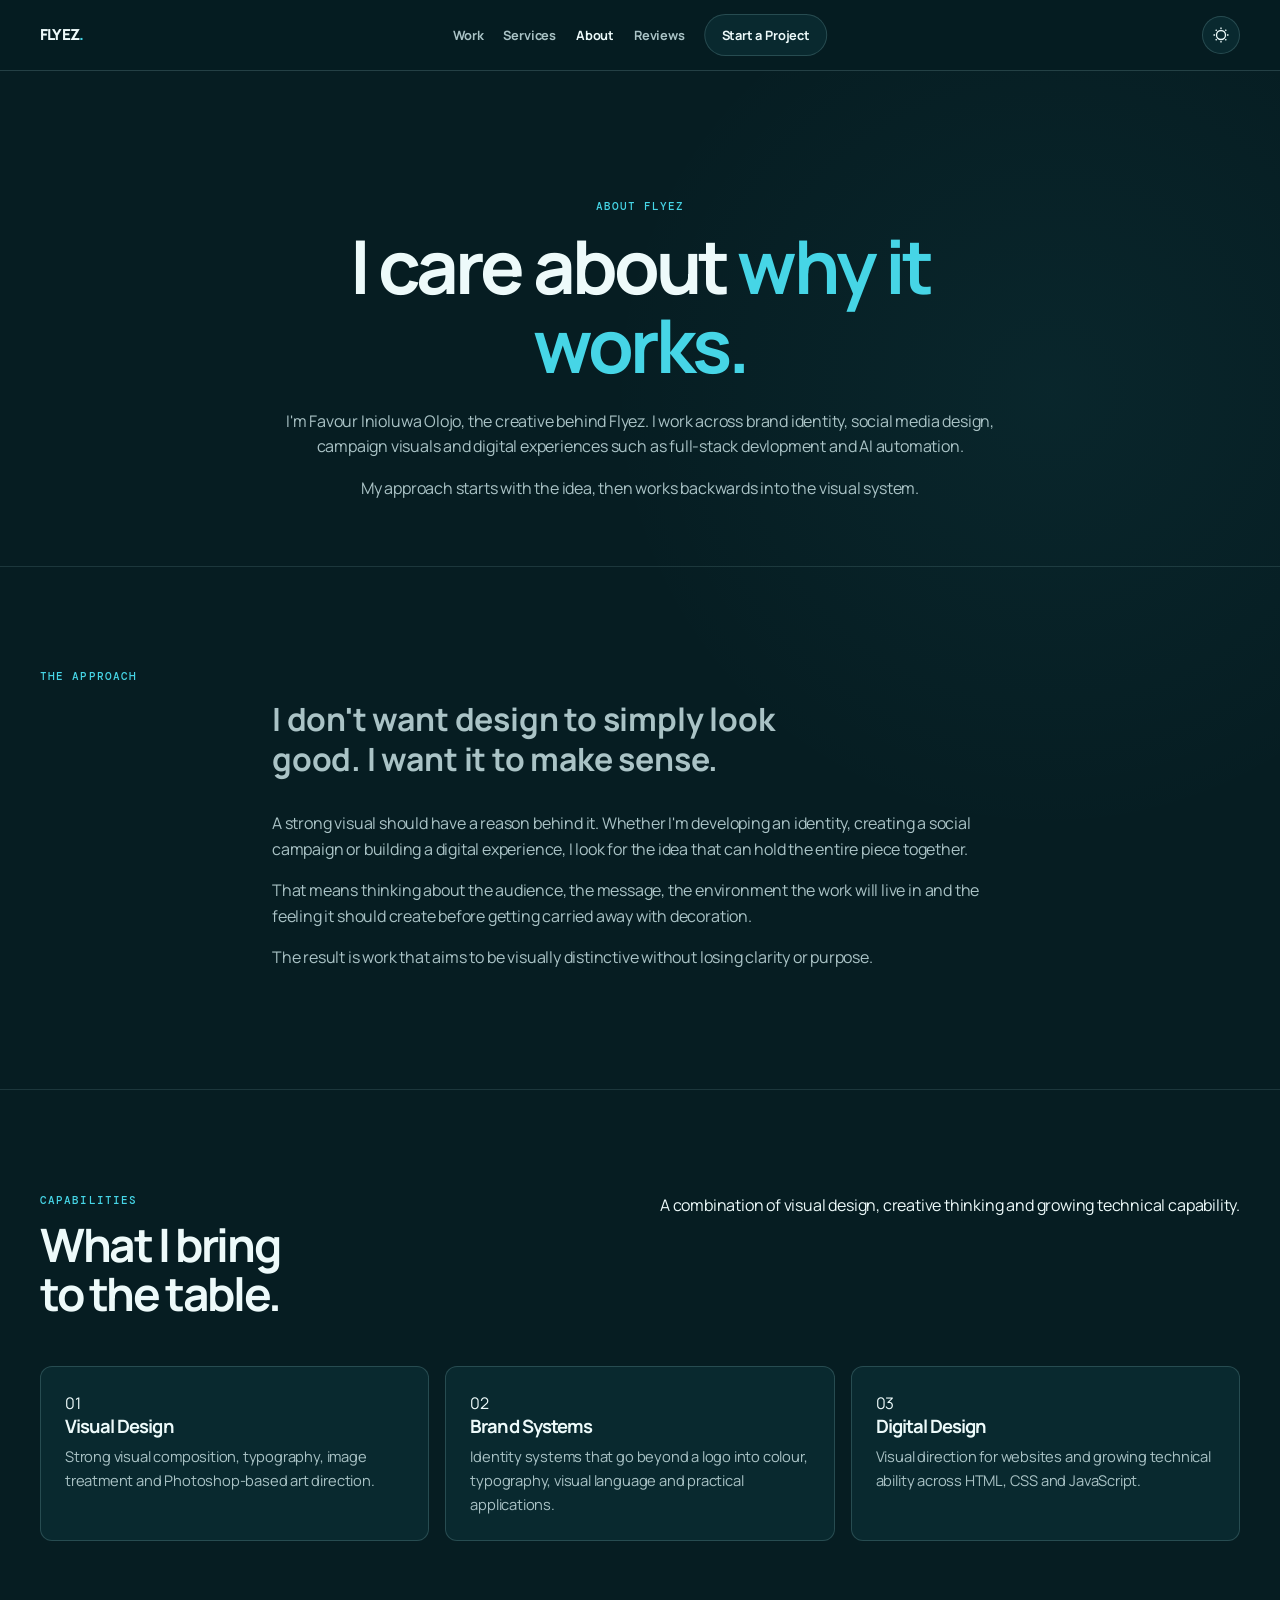
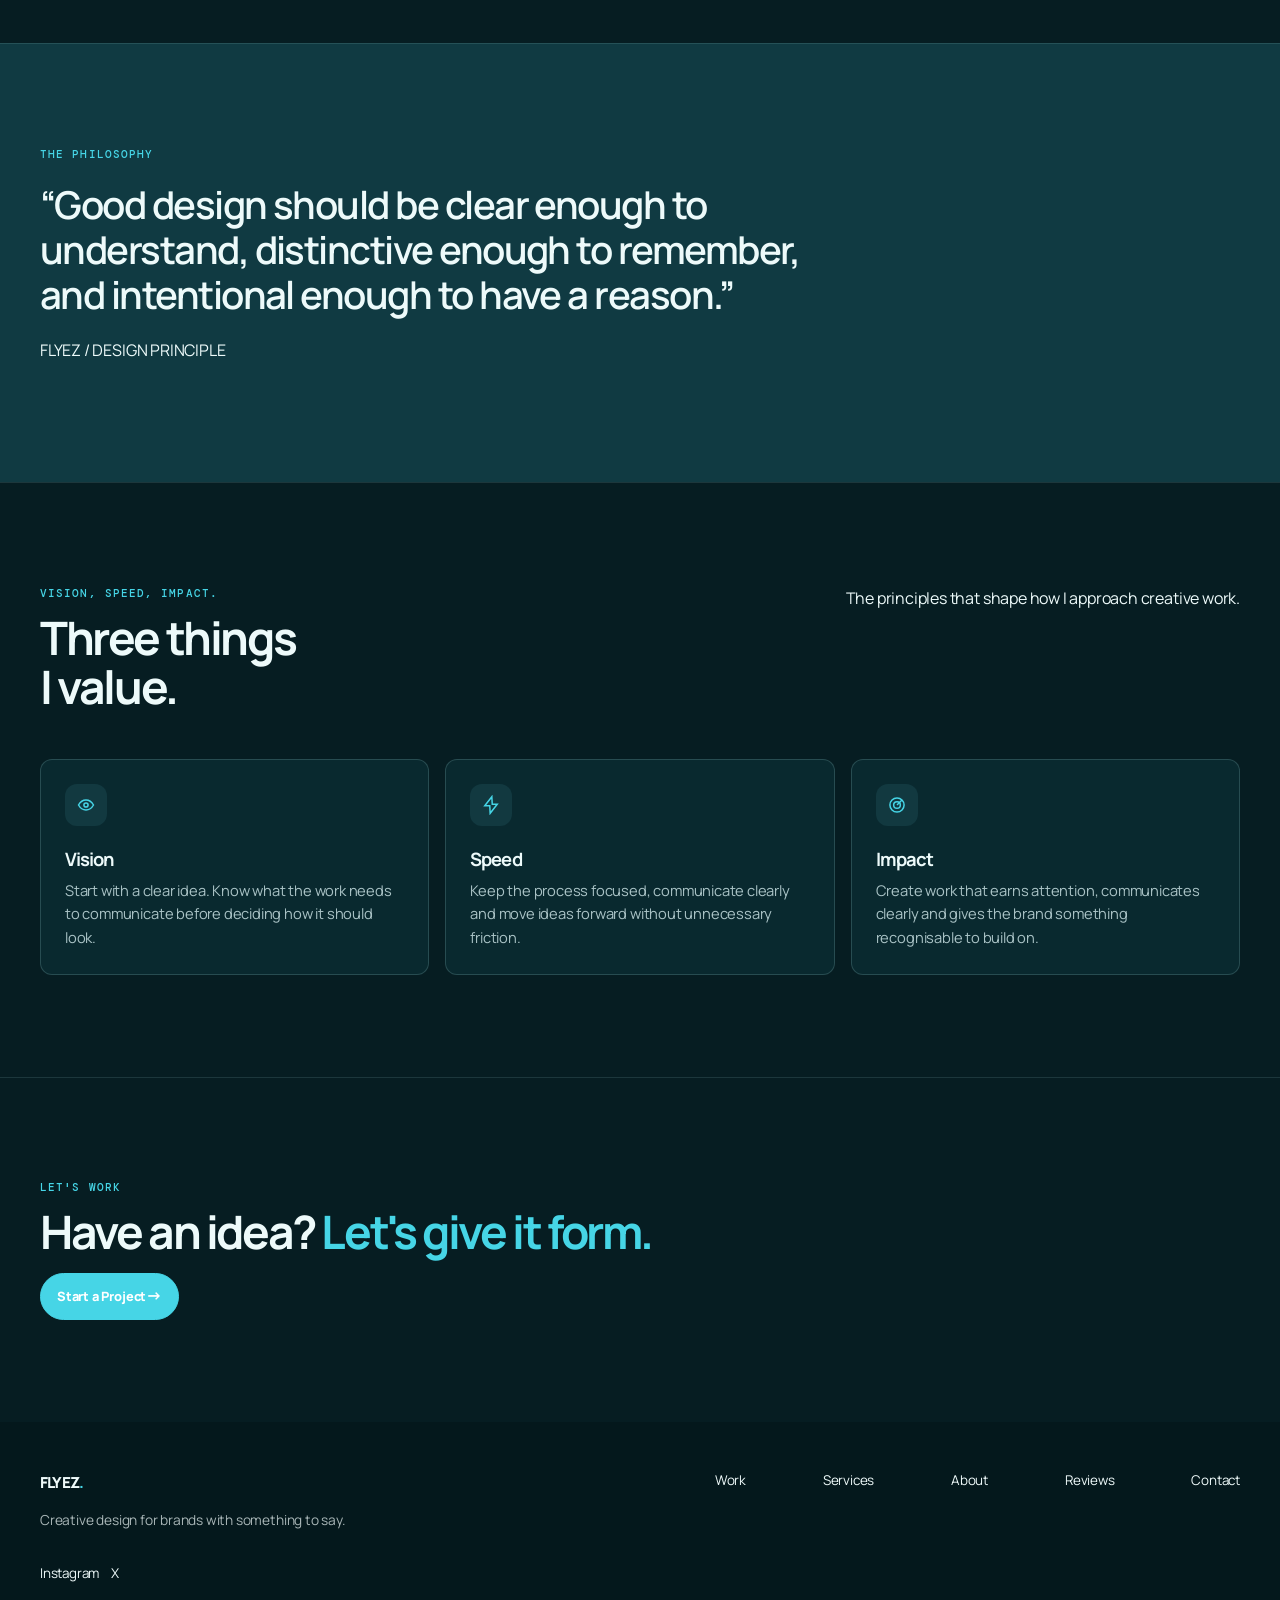
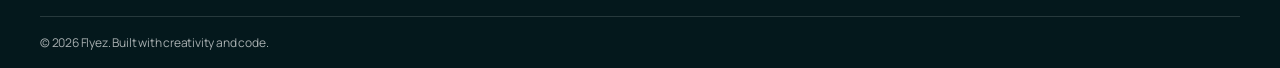
==== commit 16967b31: "Refine navigation and portfolio presentation" ====
--- a/about.html
+++ b/about.html
@@ -76,7 +76,7 @@
     <!-- INTRO -->
     <section class="about-hero">
 
-      <div class="container">
+      <div class="container about-intro-layout">
 
         <p class="eyebrow">ABOUT FLYEZ</p>
 
@@ -110,7 +110,7 @@
     <!-- STORY -->
     <section class="about-story">
 
-      <div class="container">
+      <div class="container about-approach-layout">
 
         <div class="about-story-grid">
 
@@ -155,7 +155,7 @@
     <!-- CAPABILITIES -->
     <section class="about-capabilities">
 
-      <div class="container">
+      <div class="container about-capabilities-layout">
 
         <div class="section-heading-row">
 
@@ -233,7 +233,7 @@
     <!-- VISION SPEED IMPACT -->
     <section class="about-values">
 
-      <div class="container">
+      <div class="container about-values-layout">
 
         <div class="section-heading-row">
 
@@ -252,7 +252,7 @@
         <div class="values-grid">
 
           <div class="value-item">
-            <span>01</span>
+            <span class="value-icon" aria-hidden="true"><svg viewBox="0 0 24 24"><path d="M3 12s3.4-6 9-6 9 6 9 6-3.4 6-9 6-9-6-9-6Z"/><circle cx="12" cy="12" r="2.5"/></svg></span>
             <h3>Vision</h3>
             <p>
               Start with a clear idea. Know what the work needs to communicate
@@ -261,7 +261,7 @@
           </div>
 
           <div class="value-item">
-            <span>02</span>
+            <span class="value-icon" aria-hidden="true"><svg viewBox="0 0 24 24"><path d="M13 2 4.5 13h6L11 22l8.5-11h-6L13 2Z"/></svg></span>
             <h3>Speed</h3>
             <p>
               Keep the process focused, communicate clearly and move ideas
@@ -270,7 +270,7 @@
           </div>
 
           <div class="value-item">
-            <span>03</span>
+            <span class="value-icon" aria-hidden="true"><svg viewBox="0 0 24 24"><circle cx="12" cy="12" r="8.5"/><circle cx="12" cy="12" r="4"/><path d="m12 12 6-6"/></svg></span>
             <h3>Impact</h3>
             <p>
               Create work that earns attention, communicates clearly and gives
--- a/styles.css
+++ b/styles.css
@@ -1,184 +1,388 @@
-@import url("https://fonts.googleapis.com/css2?family=Inter:wght@400;500;600;700;800&display=swap");
-/* Shared Flyez system — kept deliberately small so every page uses the same rules. */
-:root{--bg:#f5f7f6;--surface:#fff;--soft:#edf3f2;--ink:#10272c;--muted:#587075;--line:#d4e1e0;--cyan:#23c4d9;--radius:14px;--max:1120px;--shadow:0 14px 32px rgba(8,37,42,.08)}
-html[data-theme="dark"]{--bg:#061d22;--surface:#09292f;--soft:#103a42;--ink:#edfafa;--muted:#aac3c6;--line:rgba(178,229,232,.16);--cyan:#46d5e6;--shadow:0 16px 38px rgba(0,8,10,.25)}
-*{box-sizing:border-box}html{scroll-behavior:smooth}body{margin:0;background:radial-gradient(circle at 12% 0,rgba(70,213,230,.1),transparent 25rem),var(--bg);color:var(--ink);font:400 16px/1.65 Inter,ui-sans-serif,system-ui,sans-serif;letter-spacing:-.01em}img{display:block;max-width:100%}a{color:inherit;text-decoration:none}button,input,textarea,select{font:inherit}::selection{background:var(--cyan);color:#062128}
-.container{width:min(92%,var(--max));margin:auto}.section,.about-story,.about-capabilities,.about-values,.about-statement,.about-cta,.work-projects,.work-cta,.services-list,.services-process,.services-philosophy,.services-cta,.reviews-list,.reviews-note,.reviews-cta,.contact-bottom,.client-work,.case-section{padding:clamp(4rem,8vw,7rem) 0}.visually-hidden{position:absolute;width:1px;height:1px;overflow:hidden;clip:rect(0,0,0,0)}
-h1,h2,h3,p{margin-top:0}h1,h2,h3{color:var(--ink);line-height:1.06;letter-spacing:-.045em}h1{max-width:900px;margin-bottom:1.35rem;font-size:clamp(2.85rem,6.4vw,5.8rem);font-weight:800}h2{margin-bottom:1rem;font-size:clamp(2rem,4.3vw,3.7rem);font-weight:750}h3{margin-bottom:.55rem;font-size:clamp(1.15rem,2vw,1.45rem);font-weight:700}h1 span,h2 span{color:var(--cyan)}.eyebrow,.footer-label,.footer-heading,.project-category,.project-meta,.service-label,.case-meta-label{color:var(--cyan);font-size:.7rem;font-weight:700;letter-spacing:.13em;text-transform:uppercase}.eyebrow{margin-bottom:1rem}.section-heading,.section-heading-row{display:flex;align-items:end;justify-content:space-between;gap:2rem;margin-bottom:2.5rem}.section-heading h2,.section-heading-row h2{margin:0}.section-intro,.hero-description,.work-intro,.services-hero-copy,.about-intro,.reviews-hero-copy,.contact-intro,.case-study-lead{color:var(--muted);font-size:1.04rem}
-/* Navigation */
-.navbar,.site-header{position:sticky;top:0;z-index:20;border-bottom:1px solid var(--line);background:color-mix(in srgb,var(--bg) 92%,transparent);backdrop-filter:blur(14px)}.nav-content,.site-header .navbar{min-height:68px;display:flex;align-items:center;gap:1.4rem}.site-header .navbar{width:min(92%,var(--max));margin:auto;border:0;background:transparent}.brand{display:inline-flex;align-items:center;gap:.55rem;font-size:1rem;font-weight:800;letter-spacing:-.04em}.brand span{color:var(--cyan)}.brand img{width:34px;height:34px;object-fit:contain}.nav-links{display:flex;align-items:center;gap:1.35rem;margin-left:auto}.nav-links a{color:var(--muted);font-size:.82rem;font-weight:600}.nav-links a:hover,.nav-links .active,.nav-links [aria-current="page"]{color:var(--ink)}.nav-cta,.btn,.button{display:inline-flex;align-items:center;justify-content:center;gap:.5rem;min-height:43px;padding:.65rem 1rem;border:1px solid var(--cyan);border-radius:8px;background:var(--cyan);color:#06242a!important;font-size:.82rem;font-weight:700;transition:.2s}.nav-cta{min-height:36px;padding:.45rem .75rem;background:transparent;color:var(--ink)!important;border-color:var(--line)}.btn:hover,.button:hover,.nav-cta:hover{transform:translateY(-2px);background:var(--cyan)}.btn-secondary,.button-secondary{background:transparent;color:var(--ink)!important;border-color:var(--line)}.theme-toggle,.nav-toggle{width:38px;height:38px;display:grid;place-items:center;border:1px solid var(--line);border-radius:8px;background:transparent;cursor:pointer}.theme-toggle{order:3}.theme-icon{width:18px;fill:none;stroke:currentColor;stroke-width:1.8}.icon-sun,html[data-theme="dark"] .icon-moon{display:none}html[data-theme="dark"] .icon-sun{display:block}.nav-toggle{display:none}.nav-toggle span{width:17px;height:1.5px;margin:3px auto;background:currentColor;display:block}
-/* Home and reusable content */
-.hero{min-height:calc(100vh - 68px);display:grid;align-items:center;padding:clamp(4.5rem,9vw,7rem) 0}.hero-grid{display:grid;grid-template-columns:1.12fr .78fr;align-items:center;gap:clamp(2.5rem,6vw,5.5rem)}.hero-description{max-width:610px;margin-bottom:1.8rem}.button-group,.hero-meta,.project-meta{display:flex;flex-wrap:wrap;gap:.75rem}.hero-meta{gap:.45rem;margin-top:1.7rem}.hero-meta span{padding:.32rem .55rem;border:1px solid var(--line);border-radius:5px;color:var(--muted);font-size:.68rem}.hero-image-frame,.project-image,.work-project-image,.case-study-hero-image,.case-gallery figure,.case-gallery-feature figure,.case-social-grid figure,.case-final-image{overflow:hidden;border:1px solid var(--line);border-radius:var(--radius);background:var(--surface);box-shadow:var(--shadow)}.hero-image-frame img{width:100%;aspect-ratio:4/5;object-fit:cover}.hero-visual{position:relative;max-width:465px;margin-left:auto}.hero-floating-card{position:absolute;left:-1rem;bottom:-1rem;max-width:240px;padding:1rem;border:1px solid var(--line);border-radius:9px;background:var(--surface);box-shadow:var(--shadow)}.floating-label{display:block;margin-bottom:.35rem;color:var(--cyan);font-size:.64rem;font-weight:700;letter-spacing:.1em}.work-section,.services-section,.proof-section,.reviews-note,.about-values,.services-philosophy{background:color-mix(in srgb,var(--surface) 72%,transparent)}.work-grid{display:grid;grid-template-columns:repeat(2,1fr);gap:1.25rem}.project-large,.project-wide{grid-column:span 2}.project-image{display:block}.project-image img{width:100%;aspect-ratio:16/10;object-fit:cover}.project-small .project-image img{aspect-ratio:1}.project-info{display:flex;justify-content:space-between;gap:1rem;padding:.9rem .1rem 1.1rem}.project-category,.project-meta{margin:0 0 .38rem;font-size:.66rem}.project-arrow,.text-link{color:var(--cyan);font-size:.82rem;font-weight:700}.service-row{display:grid;grid-template-columns:50px 1fr auto;align-items:center;gap:1rem;padding:1.3rem 0;border-bottom:1px solid var(--line)}.service-number,.project-number,.process-step>span,.quote-mark{color:var(--cyan);font-weight:800}.process-grid,.capability-grid,.values-grid{display:grid;grid-template-columns:repeat(3,1fr);gap:1rem}.process-step,.capability-item,.value-item,.featured-testimonial,.review-item,.contact-form,.contact-detail{padding:1.4rem;border:1px solid var(--line);border-radius:var(--radius);background:var(--surface)}.service-description,.service-includes,.process-step p,.featured-testimonial p,.project-details p,.about-story-content p,.case-section-content p{color:var(--muted)}
-/* Inner pages */
-.work-hero,.services-hero,.about-hero,.reviews-hero,.contact-hero,.case-study-hero{padding:clamp(4.5rem,9vw,7rem) 0 clamp(3.5rem,7vw,5.5rem)}.work-hero-grid,.services-hero-grid,.about-hero-grid,.contact-hero-grid{display:grid;grid-template-columns:1.15fr .85fr;gap:3rem;align-items:end}.work-project{display:grid;grid-template-columns:1.1fr .9fr;gap:1.6rem;align-items:center;margin-bottom:clamp(3.5rem,8vw,7rem)}.work-project:nth-child(even) .work-project-image{order:2}.work-project-image{position:relative}.work-project-image img{width:100%;aspect-ratio:4/3;object-fit:cover}.project-view{position:absolute;right:1rem;bottom:1rem;padding:.45rem .65rem;border-radius:6px;background:var(--surface);color:var(--ink);font-size:.75rem;font-weight:700}.service-item{padding:1.5rem 0;border-bottom:1px solid var(--line)}.service-heading{display:flex;justify-content:space-between;gap:1rem}.about-story-grid,.case-two-column{display:grid;grid-template-columns:.65fr 1.35fr;gap:4rem}.about-lead{color:var(--ink)!important;font-size:clamp(1.45rem,2.8vw,2.35rem);line-height:1.25}.about-statement,.services-cta,.work-cta,.reviews-cta,.case-study-cta{background:var(--soft)}.about-statement blockquote,.case-statement blockquote{margin:0;font-size:clamp(2rem,5vw,4.5rem);line-height:1.08;letter-spacing:-.045em}.review-item{display:grid;grid-template-columns:55px 1fr;gap:1rem;margin-bottom:1rem}.review-number{color:var(--cyan);font-weight:800} .review-content blockquote {
-  max-width: 850px;
-  margin: 0 0 1.25rem;
+@import url("https://fonts.googleapis.com/css2?family=DM+Mono:wght@400;500&family=Manrope:wght@400;500;600;700;800&display=swap");
+
+:root {
+  --bg: #f5f7f6;
+  --surface: #ffffff;
+  --surface-soft: #edf3f2;
+  --ink: #10272c;
+  --muted: #587075;
+  --line: #d4e1e0;
+  --accent: #147e8e;
+  --accent-soft: #e1f5f7;
+  --dark: #061b20;
+  --dark-ink: #effafa;
+  --max-width: 1200px;
+  --space-1: .5rem;
+  --space-2: 1rem;
+  --space-3: 1.5rem;
+  --space-4: 2rem;
+  --space-5: 3rem;
+  --space-6: 4.5rem;
+  --radius-sm: 12px;
+  --radius: 20px;
+  --radius-lg: 28px;
+  --pill: 999px;
+  --shadow: 0 14px 36px rgba(6, 27, 32, .08);
+  --display: "Manrope", Arial, sans-serif;
+  --mono: "DM Mono", monospace;
+}
+
+html[data-theme="dark"] {
+  --bg: #061d22;
+  --surface: #09292f;
+  --surface-soft: #103a42;
+  --ink: #edfafa;
+  --muted: #aac3c6;
+  --line: rgba(178, 229, 232, .18);
+  --accent: #46d5e6;
+  --accent-soft: #123940;
+  --dark: #04181c;
+  --dark-ink: #effafa;
+  --shadow: 0 14px 36px rgba(0, 0, 0, .2);
+}
+
+* { box-sizing: border-box; }
+html { scroll-behavior: smooth; scroll-padding-top: 6rem; }
+body {
+  min-width: 320px;
+  margin: 0;
+  background: radial-gradient(circle at 82% 12%, color-mix(in srgb, var(--accent) 5%, transparent), transparent 28rem), var(--bg);
   color: var(--ink);
-  font-size: clamp(1.15rem, 2vw, 1.65rem);
-  font-weight: 500;
-  line-height: 1.45;
-  letter-spacing: -0.025em;
-} .review-author {
+  font: 400 16px/1.6 var(--display);
+  letter-spacing: -.012em;
+}
+img { display: block; max-width: 100%; }
+a { color: inherit; text-decoration: none; }
+button, input, textarea, select { font: inherit; }
+button { cursor: pointer; }
+::selection { background: var(--accent); color: #fff; }
+:focus-visible { outline: 2px solid var(--accent); outline-offset: 4px; }
+
+.container { width: min(calc(100% - 3rem), var(--max-width)); margin-inline: auto; }
+.visually-hidden { position: absolute; width: 1px; height: 1px; overflow: hidden; clip: rect(0 0 0 0); white-space: nowrap; }
+.section, .about-story, .about-capabilities, .about-statement, .about-values, .about-cta,
+.work-projects, .work-cta, .services-list, .services-process, .services-philosophy,
+.services-cta, .reviews-list, .reviews-note, .reviews-cta, .contact-bottom,
+.client-work, .case-section { padding-block: clamp(4rem, 8vw, 7.5rem); }
+main > section + section { border-top: 1px solid color-mix(in srgb, var(--line) 72%, transparent); }
+
+h1, h2, h3, p { margin-top: 0; }
+h1, h2, h3 {
+  color: var(--ink);
+  font-family: var(--display);
+  font-weight: 700;
+  letter-spacing: -.052em;
+  line-height: 1.07;
+}
+h1 { max-width: 14ch; margin-bottom: var(--space-3); font-size: clamp(2.65rem, 5.8vw, 5.5rem); }
+h2 { margin-bottom: var(--space-2); font-size: clamp(1.9rem, 3.6vw, 3.5rem); }
+h3 { margin-bottom: .55rem; font-size: 1.15rem; }
+h1 span, h2 span { color: var(--accent); }
+
+.eyebrow, .footer-label, .footer-heading, .project-category, .project-meta, .service-label, .case-meta-label {
+  margin-bottom: .8rem;
+  color: var(--accent);
+  font: 500 .68rem/1.3 var(--mono);
+  letter-spacing: .1em;
+  text-transform: uppercase;
+}
+.section-heading, .section-heading-row { display: flex; align-items: end; justify-content: space-between; gap: var(--space-4); margin-bottom: var(--space-5); }
+.section-heading h2, .section-heading-row h2 { margin: 0; }
+.section-intro, .hero-description, .work-intro, .services-hero-copy, .about-intro, .reviews-hero-copy, .contact-intro, .case-study-lead { max-width: 38rem; color: var(--muted); }
+
+/* Shared header */
+body > .navbar, .site-header {
+  position: sticky;
+  top: 0;
+  z-index: 20;
+  border-bottom: 1px solid var(--line);
+  background: color-mix(in srgb, var(--bg) 92%, transparent);
+  backdrop-filter: blur(16px);
+  transition: background .2s ease, box-shadow .2s ease;
+}
+body > .navbar.is-scrolled, .site-header.is-scrolled { background: color-mix(in srgb, var(--bg) 82%, transparent); box-shadow: 0 8px 24px rgba(6, 27, 32, .1); }
+.nav-content, .site-header > .navbar {
+  position: relative;
   display: flex;
-  align-items: baseline;
-  gap: .6rem;
-}
-
-.review-author strong {
+  align-items: center;
+  min-height: 70px;
+  gap: var(--space-2);
+}
+.site-header > .navbar { width: min(calc(100% - 3rem), var(--max-width)); margin-inline: auto; }
+.brand { display: inline-flex; align-items: center; width: max-content; font-size: .95rem; font-weight: 800; letter-spacing: -.05em; }
+.brand span { color: var(--accent); }
+.brand img { width: auto; height: 34px; max-width: 110px; object-fit: contain; }
+.nav-links { position: absolute; left: 50%; display: flex; align-items: center; gap: 1.25rem; margin: 0; padding: 0; list-style: none; transform: translateX(-50%); }
+.nav-links a { color: var(--muted); font-size: .8rem; font-weight: 700; }
+.nav-links a:hover, .nav-links .active, .nav-links [aria-current="page"] { color: var(--ink); }
+.nav-cta, .btn, .button {
+  display: inline-flex;
+  align-items: center;
+  justify-content: center;
+  min-height: 42px;
+  padding: .62rem 1rem;
+  border: 1px solid var(--accent);
+  border-radius: var(--pill);
+  background: var(--accent);
+  color: #fff !important;
+  font-size: .8rem;
+  font-weight: 800;
+  transition: transform .2s ease, background .2s ease, border-color .2s ease;
+}
+.nav-cta { min-height: 36px; border-color: var(--line); background: var(--surface); color: var(--ink) !important; }
+.btn:hover, .button:hover { transform: translateY(-2px); background: var(--ink); border-color: var(--ink); color: var(--bg) !important; }
+.nav-cta:hover { border-color: var(--accent); color: var(--ink) !important; }
+.btn-secondary, .button-secondary { border-color: var(--line); background: var(--surface); color: var(--ink) !important; }
+.theme-toggle, .nav-toggle {
+  display: grid;
+  width: 38px;
+  height: 38px;
+  place-items: center;
+  border: 1px solid var(--line);
+  border-radius: 50%;
+  background: var(--surface);
   color: var(--ink);
-  font-size: .85rem;
-  font-weight: 700;
-}
-
-.review-author span {
-  color: var(--muted);
-  font-size: .75rem;
-} .contact-bottom-grid{display:grid;grid-template-columns:.78fr 1.22fr;gap:2rem}.contact-details{display:grid;gap:.8rem}.form-field{display:grid;gap:.35rem;margin-bottom:1rem}.form-field input,.form-field textarea,.form-field select{width:100%;padding:.7rem .8rem;border:1px solid var(--line);border-radius:7px;background:transparent;color:var(--ink)}.form-status{color:var(--muted);font-size:.82rem}.case-study-hero-image{margin:2.2rem 0}.case-study-hero-image img,.case-final-image img,.case-gallery img,.case-gallery-feature img,.case-social-grid img{width:100%;height:auto}.case-study-meta{display:grid;grid-template-columns:repeat(3,1fr);gap:1rem}.case-meta-label{display:block;margin-bottom:.25rem}.case-section-dark{background:#04181c}.case-section-light{background:var(--surface)}.case-section-dark h2,.case-section-dark h3,.case-section-dark p,.case-study-cta h2{color:#effafa}.case-gallery{display:grid;gap:1.25rem}.case-gallery-two{grid-template-columns:repeat(2,1fr)}.case-gallery-spaced,.case-gallery-feature{margin-top:1.25rem}.case-social-grid{display:grid;grid-template-columns:repeat(3,1fr);gap:1rem}.case-social-grid img{aspect-ratio:4/5;object-fit:cover}
-/* A calm CTA and consistent footer */
-.final-cta-section{padding-block:4rem}.final-cta{max-width:880px;margin:auto;padding:clamp(2rem,6vw,4rem);border:1px solid var(--line);border-radius:var(--radius);background:var(--soft)}.final-cta h2{max-width:720px;margin-bottom:1.15rem;font-size:clamp(2.25rem,5vw,4.4rem)}.final-cta>p:not(.eyebrow){max-width:590px;margin-bottom:1.5rem;color:var(--muted);font-size:1rem}footer,.site-footer{border-top:1px solid var(--line);background:#04181c;color:#c6dcde}.footer-inner{display:grid;grid-template-columns:1fr auto;gap:2rem;padding:3rem 0 2rem}.footer-brand p{max-width:330px;margin:.75rem 0 0;color:#91afb2;font-size:.86rem}.footer-links{display:flex;gap:clamp(2rem,6vw,5rem)}.footer-links>div,.footer-link-group{display:grid;align-content:start;gap:.45rem}.footer-links a,.footer-socials a{color:#c6dcde;font-size:.84rem}.footer-links a:hover,.footer-socials a:hover{color:var(--cyan)}.footer-label,.footer-heading{margin-bottom:.25rem;font-size:.65rem}.footer-socials{display:flex;gap:.6rem}.footer-social-icon{width:16px;height:16px;fill:none;stroke:currentColor;stroke-width:1.8}.footer-socials a,.footer-links a[href*="instagram"],.footer-links a[href*="x.com"]{display:inline-flex;align-items:center;gap:.35rem}.footer-bottom{display:flex;justify-content:space-between;gap:1rem;padding:1rem 0;border-top:1px solid rgba(198,220,222,.13);color:#91afb2;font-size:.75rem}.footer-bottom p{margin:0}
-@media(max-width:800px){.nav-toggle{display:block;margin-left:auto}.nav-links{display:none}.nav-links.is-open{position:absolute;top:68px;right:4%;left:4%;display:grid;gap:.7rem;padding:1rem;border:1px solid var(--line);border-radius:10px;background:var(--surface);box-shadow:var(--shadow)}.theme-toggle{order:initial}.hero,.work-hero,.services-hero,.about-hero,.reviews-hero,.contact-hero,.case-study-hero{padding-block:4.5rem}.hero-grid,.work-hero-grid,.services-hero-grid,.about-hero-grid,.contact-hero-grid,.work-project,.contact-bottom-grid,.about-story-grid,.case-two-column{grid-template-columns:1fr;gap:2rem}.work-project:nth-child(even) .work-project-image{order:initial}.hero-visual{margin:0}.hero-floating-card{left:1rem}.process-grid,.capability-grid,.values-grid{grid-template-columns:1fr 1fr}.case-study-meta{grid-template-columns:1fr}.footer-inner{grid-template-columns:1fr}}
-@media(max-width:560px){h1{font-size:clamp(2.55rem,13vw,3.7rem)}.section-heading,.section-heading-row,.footer-bottom{align-items:start;flex-direction:column}.work-grid,.case-gallery-two,.case-social-grid,.process-grid,.capability-grid,.values-grid{grid-template-columns:1fr}.project-large,.project-wide{grid-column:span 1}.service-row{grid-template-columns:34px 1fr}.service-arrow{display:none}.review-item{grid-template-columns:1fr}.footer-links{flex-direction:column;gap:1.5rem}.final-cta{padding:1.5rem}}
-
-/* Reference header and contact form refinements */
-@media(min-width:801px){
-  .nav-content,.site-header .navbar{position:relative;justify-content:space-between}
-  .nav-links{position:absolute;left:50%;margin:0;transform:translateX(-50%);gap:2rem}
-  .theme-toggle{margin-left:auto}
-}
-.nav-links{list-style:none;padding:0}
-.navbar,.site-header{background:#effcff;border-bottom-color:#cbe6e9}
-.navbar .brand,.site-header .brand{color:#10272c}
-.navbar .nav-links a,.site-header .nav-links a{color:#007f98;font-size:.86rem}
-.navbar .nav-links a.active,.navbar .nav-links a[aria-current="page"],.navbar .nav-links a:hover,.site-header .nav-links a.active{color:#075d6d;border-bottom:2px solid var(--cyan);padding-bottom:.45rem}
-.navbar .theme-toggle,.site-header .theme-toggle{color:#10272c;background:#fff;border-color:#d6e1e3;border-radius:50%;box-shadow:0 4px 12px rgba(10,48,56,.12)}
-html[data-theme="dark"] .navbar .theme-toggle,html[data-theme="dark"] .site-header .theme-toggle{color:#f4ffff;background:#12353b;border-color:rgba(210,246,248,.2)}
-
-.form-response-note{margin:.3rem 0 2.4rem;color:var(--muted);font-size:.86rem}
-
-.contact-form .form-submit{
-  display:flex;
-  margin-inline:auto;
-  min-width:144px;
-  box-shadow:0 6px 14px rgba(35,196,217,.14);
-}
-
-html[data-theme="dark"] .contact-form .form-submit{
-  box-shadow:0 5px 14px rgba(70,213,230,.08);
-}
-
-html[data-theme="dark"] .contact-form input,html[data-theme="dark"] .contact-form textarea{
-  border-color:rgba(201,237,239,.2);
-  background:#0b3036
-}
-
-/* Header: original labels at right, with the dark theme carried into its surface. */
-.navbar,.site-header{background:color-mix(in srgb,var(--bg) 92%,transparent);border-bottom-color:var(--line)}
-.nav-content,.site-header .navbar{justify-content:initial}.nav-links{position:static;margin-left:auto;transform:none;gap:1.35rem}
-.navbar .brand,.site-header .brand{color:var(--ink)}
-.navbar .nav-links a,.site-header .nav-links a{padding-bottom:0;color:var(--muted);font-size:.82rem;border-bottom:0}
-.navbar .nav-links a.active,.navbar .nav-links a[aria-current="page"],.navbar .nav-links a:hover,.site-header .nav-links a.active{color:var(--ink);border-bottom:0;padding-bottom:0}
-.nav-cta{border-radius:999px!important;padding:.48rem .9rem!important}
-.nav-links .nav-cta{color:var(--ink)!important;border:1px solid var(--line)}
-.navbar .theme-toggle,.site-header .theme-toggle{color:var(--ink);background:transparent;border-radius:50%;box-shadow:none;transition:background .3s ease,border-color .3s ease,transform .3s ease}
-.navbar .theme-toggle:hover,.site-header .theme-toggle:hover{background:var(--surface);border-color:var(--line);transform:rotate(8deg)}
-html[data-theme="dark"] .navbar .theme-toggle,html[data-theme="dark"] .site-header .theme-toggle{color:#f4ffff;background:transparent;border-color:var(--line)}
-@media(min-width:801px){.nav-content,.site-header .navbar{position:static;justify-content:initial}.nav-links{position:static;left:auto;transform:none;margin-left:auto}}
-
-/* Consistent image framing and a stable grid for selected client work. */
-main img{border-radius:8px}
-.client-work-grid,.client-work-billboard-grid{display:grid;gap:1rem}
-.client-work-grid{grid-template-columns:repeat(3,minmax(0,1fr))}
-.client-work-billboard-grid{grid-template-columns:repeat(2,minmax(0,1fr))}
-.client-work figure,.client-work-billboards figure{margin:0;overflow:hidden;border-radius:8px;background:var(--surface);box-shadow:var(--shadow)}
-.client-work-grid figure{aspect-ratio:1/1}
-.client-work-billboard-grid figure{aspect-ratio:16/9}
-.client-work figure img,.client-work-billboards figure img{width:100%;height:100%;object-fit:cover}
-.client-work-billboards{margin-top:2.5rem}
-@media(max-width:700px){.client-work-grid{grid-template-columns:repeat(2,minmax(0,1fr))}}
-@media(max-width:460px){.client-work-grid,.client-work-billboard-grid{grid-template-columns:1fr}}
-
-/* One footer composition for the full portfolio. */
-footer.site-footer{background:#041d22;color:#d6f0f2}
-.site-footer .footer-inner{grid-template-columns:minmax(0,1fr) auto;align-items:start;padding:3.1rem 0 2rem}
-.site-footer .footer-brand .brand{color:#f0fbfc;font-size:.95rem}
-.site-footer .footer-brand p{max-width:560px;color:#d6f0f2;font-size:.96rem}
-.site-footer .footer-links{gap:5rem}
-.site-footer .footer-link-group{min-width:88px;gap:.52rem}
-.site-footer .footer-label{color:var(--cyan);margin-bottom:.45rem;font-size:.66rem}
-.site-footer .footer-links a{color:#d6f0f2;font-size:.88rem}
-.site-footer .footer-bottom{padding:1rem 0 1.15rem;color:#8fc6cb}
-@media(max-width:560px){.site-footer .footer-inner{gap:2rem;padding-top:2.5rem}.site-footer .footer-links{gap:2rem}.site-footer .footer-brand p{font-size:.88rem}}
-
-/* Motion and liquid-glass details, shared by every page. */
-body::before{content:"";position:fixed;z-index:0;top:-12rem;right:-10rem;width:34rem;height:34rem;border-radius:50%;background:rgba(70,213,230,.12);filter:blur(74px);pointer-events:none}
-body>main,body>footer,body>.navbar,body>.site-header{position:relative;z-index:1}
-.hero-floating-card,.final-cta,.contact-form,.process-step,.capability-item,.value-item,.featured-testimonial,.review-item,.contact-detail{backdrop-filter:blur(12px);-webkit-backdrop-filter:blur(12px);background:color-mix(in srgb,var(--surface) 88%,transparent)}
-.theme-toggle,.nav-toggle{border-radius:8px!important;transition:background .3s ease,border-color .3s ease,transform .3s ease,color .3s ease}
-.theme-toggle:hover{transform:rotate(8deg)}
-html[data-theme="dark"] .nav-toggle{color:#f4ffff!important;background:#0b3036!important;border-color:rgba(210,246,248,.2)!important}
-html[data-theme="dark"] .nav-toggle span{background:#f4ffff!important}
-.navbar .brand img{padding:3px;border:1.5px solid var(--cyan);border-radius:50%;background:var(--surface)}
-
-@media(hover:hover){
-  .work-project-image img,.project-image img,.hero-image-frame img,.case-gallery img,.case-gallery-feature img,.case-social-grid img,.case-final-image img,.client-work img{transition:transform .45s ease,filter .45s ease}
-  .work-project:hover .work-project-image img,.project:hover .project-image img,.hero-image-frame:hover img,.case-gallery figure:hover img,.case-gallery-feature figure:hover img,.case-social-grid figure:hover img,.case-final-image:hover img,.client-work figure:hover img{transform:scale(1.035);filter:saturate(1.06)}
-  .work-project,.project,.service-row,.process-step,.capability-item,.value-item,.review-item,.contact-detail{transition:transform .25s ease,box-shadow .25s ease,background .25s ease}
-  .work-project:hover,.project:hover{transform:translateY(-5px)}
-  .process-step:hover,.capability-item:hover,.value-item:hover,.review-item:hover,.contact-detail:hover{transform:translateY(-3px);box-shadow:0 16px 32px rgba(4,29,34,.15)}
-  .service-row:hover{padding-inline:.75rem;background:color-mix(in srgb,var(--cyan) 8%,transparent)}
-  .text-link,.project-arrow{transition:color .2s ease,transform .2s ease}.text-link:hover,.project-arrow:hover{color:var(--ink);transform:translate(3px,-2px)}
-}
-@media(max-width:800px){.nav-links.is-open{background:color-mix(in srgb,var(--surface) 88%,transparent);backdrop-filter:blur(18px);-webkit-backdrop-filter:blur(18px)}html[data-theme="dark"] .nav-links.is-open{background:rgba(9,41,47,.92)}}
-
-/* Keep mobile navigation solid and above every decorative layer. */
-@media(max-width:800px){
-  body>.navbar,body>.site-header,.navbar,.site-header{z-index:2000}
-  .nav-content,.site-header .navbar{position:relative;z-index:2001}
-  .nav-links.is-open{z-index:2002;pointer-events:auto;background:rgba(255,255,255,.88)!important;opacity:1;backdrop-filter:blur(18px);-webkit-backdrop-filter:blur(18px);box-shadow:0 18px 36px rgba(0,8,10,.3)}
-  .nav-links.is-open a{position:relative;z-index:2003;pointer-events:auto}
-  html[data-theme="dark"] .nav-links.is-open{background:rgba(6,29,34,.88)!important}
-}
-
-/* Persistent navigation and a richer glass surface once the page is moving. */
-body>.navbar,body>.site-header{position:sticky;top:0}
-.navbar.is-scrolled,.site-header.is-scrolled{background:color-mix(in srgb,var(--bg) 76%,transparent);backdrop-filter:blur(20px) saturate(1.2);-webkit-backdrop-filter:blur(20px) saturate(1.2);box-shadow:0 10px 28px rgba(4,29,34,.14)}
-.site-header.is-scrolled .navbar{background:transparent;box-shadow:none}
-
-/* The top-level header must sit above page content at every viewport width. */
-body>.navbar,body>.site-header{z-index:3000}
-body>.navbar.is-scrolled,body>.site-header.is-scrolled{background:color-mix(in srgb,var(--bg) 80%,transparent)!important;backdrop-filter:blur(20px) saturate(1.2);-webkit-backdrop-filter:blur(20px) saturate(1.2);box-shadow:0 10px 28px rgba(4,29,34,.14)}
-
-/* Contact detail refinement */
-
-.contact-details {
-  display: grid;
-  gap: 1.25rem;
-  margin-top: 2rem;
-}
-
-.contact-detail {
-  padding: 1.2rem 1.4rem 1.25rem;
-  border: 0;
-  border-bottom: 1px solid var(--line);
-  border-radius: 0;
-  background: transparent;
-  box-shadow: none;
-}
-
-.contact-detail span {
-  display: block;
-  margin-bottom: .45rem;
-  color: var(--cyan);
-  font-size: .68rem;
-  font-weight: 700;
-  letter-spacing: .13em;
-  text-transform: uppercase;
-}
-
-.contact-detail p {
-  max-width: 500px;
-  margin: 0;
-  color: var(--muted);
-  font-size: .95rem;
-  line-height: 1.55;
-}+}
+.theme-toggle { order: 3; margin-left: auto; }
+.theme-icon { width: 18px; fill: none; stroke: currentColor; stroke-width: 1.8; }
+.icon-sun, html[data-theme="dark"] .icon-moon { display: none; }
+html[data-theme="dark"] .icon-sun { display: block; }
+.nav-toggle { display: none; border-radius: 10px; }
+.nav-toggle span:not(.visually-hidden) { display: block; width: 17px; height: 1.5px; margin: 3px auto; background: currentColor; }
+
+/* Home */
+.hero { display: grid; min-height: calc(100vh - 70px); align-items: center; padding-block: clamp(4rem, 8vw, 7rem); text-align: center; }
+.hero-grid { display: flex; flex-direction: column; align-items: center; gap: clamp(2rem, 5vw, 3.5rem); }
+.hero-copy { max-width: 48rem; margin-inline: auto; }
+.hero-plug { display: inline-flex; align-items: center; gap: .5rem; margin-bottom: 1.2rem; padding: .48rem .8rem; border: 1px solid color-mix(in srgb, var(--accent) 36%, transparent); border-radius: var(--pill); background: var(--accent-soft); font-size: .78rem; font-weight: 800; }
+.hero-plug span { width: .5rem; height: .5rem; border-radius: 50%; background: var(--accent); }
+.hero h1 { max-width: 18ch; margin-inline: auto; }
+.hero-rotator { color: var(--accent); white-space: normal; }
+.hero-rotator::after { display: inline-block; width: .08em; height: .9em; margin-left: .08em; background: currentColor; content: ""; vertical-align: -.08em; animation: cursor-blink .8s steps(1) infinite; }
+.hero-description { margin: 0 auto 1.65rem; }
+.button-group, .hero-actions, .hero-meta, .project-meta { display: flex; flex-wrap: wrap; gap: .7rem; }
+.hero-actions { justify-content: center; }
+.hero-visual { width: min(100%, 700px); margin-inline: auto; }
+.hero-image-frame { overflow: hidden; border: 1px solid var(--line); border-radius: var(--radius-lg); background: var(--surface-soft); }
+.hero-image-frame img { width: 100%; aspect-ratio: 16 / 10; object-fit: cover; }
+
+.work-section { background: var(--bg); }
+.work-section .section-heading, .services-section .section-heading { flex-direction: column; align-items: center; text-align: center; }
+.work-filters { display: flex; flex-wrap: wrap; justify-content: center; gap: .35rem; margin-top: 1.25rem; padding: .32rem; border: 1px solid var(--line); border-radius: var(--radius-sm); }
+.work-filters a { padding: .42rem .65rem; border-radius: 7px; font-size: .72rem; font-weight: 800; }
+.work-filters a:hover { background: var(--surface-soft); }
+.view-all-work { margin-top: .35rem; }
+.work-grid { display: grid; grid-template-columns: repeat(3, minmax(0, 1fr)); gap: 1.25rem; }
+.project { display: flex; flex-direction: column; overflow: hidden; border: 1px solid var(--line); border-radius: var(--radius); background: var(--surface); box-shadow: var(--shadow); transition: transform .2s ease, box-shadow .2s ease; }
+.project:hover { transform: translateY(-4px); box-shadow: 0 20px 42px rgba(6, 27, 32, .14); }
+.project-image { display: block; overflow: hidden; background: var(--surface-soft); }
+.project-image img { width: 100%; aspect-ratio: 4 / 5; object-fit: cover; transition: transform .35s ease; }
+.project:hover .project-image img { transform: scale(1.03); }
+.project-info { display: flex; min-height: 164px; align-items: flex-start; justify-content: space-between; gap: var(--space-2); padding: var(--space-3); }
+.project-info h3 { margin: 0; }
+.project-info > div::after { display: block; margin-top: .8rem; color: var(--accent); content: "View project →"; font-size: .84rem; font-weight: 800; }
+.project-arrow { display: none; }
+.text-link { display: inline-flex; align-items: center; gap: .45rem; color: var(--accent); font-size: .84rem; font-weight: 800; }
+.services-section { background: radial-gradient(circle at 88% 10%, color-mix(in srgb, var(--accent) 9%, transparent), transparent 24rem), var(--surface-soft); }
+.services-section .section-intro { margin-inline: auto; }
+.services-section .services-list { display: grid; gap: .75rem; padding: 0; }
+.service-row { display: grid; grid-template-columns: 3rem minmax(0, 1fr) auto; gap: var(--space-3); align-items: start; padding: 1.4rem; border: 1px solid var(--line); border-radius: var(--radius-sm); background: var(--surface); }
+.service-number, .project-number, .review-number { color: var(--accent); font: 500 .7rem/1.3 var(--mono); }
+.service-main { display: grid; grid-template-columns: minmax(11rem, .8fr) minmax(0, 1.2fr); gap: var(--space-3); }
+.service-main h3, .service-main p { margin: 0; }
+.service-main p { color: var(--muted); font-size: .92rem; }
+.service-arrow, .project-arrow { color: var(--accent); font-size: 0; }
+.service-arrow::after, .project-arrow::after { content: "→"; font-size: 1.2rem; }
+.philosophy-section, .work-project-dark, .case-section-dark, footer { background: var(--dark); color: var(--dark-ink); }
+.philosophy { display: grid; grid-template-columns: minmax(0, 1fr) minmax(260px, .7fr); gap: clamp(2rem, 6vw, 7rem); align-items: center; }
+.philosophy h2, .work-project-dark h2, .case-section-dark h2, .case-section-dark h3 { color: var(--dark-ink); }
+.philosophy > p:not(.eyebrow), .work-project-dark p, .case-section-dark p { color: color-mix(in srgb, var(--dark-ink) 72%, transparent); }
+.process-grid, .capability-grid, .values-grid { display: grid; grid-template-columns: repeat(3, 1fr); gap: 1rem; }
+.process-step, .capability-item, .value-item { padding: var(--space-3); border: 1px solid var(--line); border-radius: var(--radius-sm); background: var(--surface); }
+.process-step h3 { margin-top: 2.5rem; }
+.process-step p, .capability-item p, .value-item p { margin: 0; color: var(--muted); font-size: .92rem; }
+.proof-section, .services-philosophy, .about-statement, .reviews-note { background: var(--surface-soft); }
+.featured-testimonial { max-width: 55rem; }
+.featured-testimonial-note { display: none; }
+.review-average { margin: .7rem 0 0; color: var(--muted); font-size: .88rem; }
+.review-average span, .review-average strong { color: var(--accent); letter-spacing: .09em; }
+.review-average strong { letter-spacing: 0; }
+.reviews-marquee { width: 100%; overflow: hidden; margin-top: .25rem; -webkit-mask-image: linear-gradient(90deg, transparent 0, #000 8%, #000 92%, transparent 100%); mask-image: linear-gradient(90deg, transparent 0, #000 8%, #000 92%, transparent 100%); }
+.reviews-track { display: flex; width: max-content; gap: 1rem; padding: .5rem 0; animation: review-rail 36s linear infinite; }
+.reviews-marquee:hover .reviews-track { animation-play-state: paused; }
+.review-card { display: flex; flex-direction: column; width: min(330px, 78vw); min-height: 260px; padding: 1.45rem; border: 1px solid var(--line); border-radius: 18px; background: color-mix(in srgb, var(--surface) 92%, transparent); box-shadow: 0 8px 22px rgba(6, 27, 32, .05); }
+.review-card > p:not(.review-stars) { flex: 1; margin: .8rem 0 1.25rem; font-size: .97rem; line-height: 1.55; }
+.review-stars { margin: 0; color: var(--accent); font-size: .82rem; letter-spacing: .1em; }
+.review-stars span { color: var(--line); }
+.review-card-author { display: flex; align-items: center; gap: .75rem; }
+.review-card-author > span { display: grid; width: 38px; height: 38px; place-items: center; border-radius: 50%; background: var(--accent-soft); color: var(--accent); font-size: .76rem; font-weight: 800; }
+.review-card-author strong, .review-card-author small { display: block; }
+.review-card-author strong { font-size: .82rem; }
+.review-card-author small { color: var(--muted); font-size: .72rem; }
+@keyframes review-rail { to { transform: translateX(calc(-50% - .5rem)); } }
+.quote-mark { color: var(--accent); font-size: 4rem; line-height: .5; }
+blockquote { max-width: 48rem; margin: 1.3rem 0; font-size: clamp(1.55rem, 3vw, 2.7rem); font-weight: 600; letter-spacing: -.04em; line-height: 1.18; }
+.testimonial-source, .review-author { display: flex; flex-wrap: wrap; gap: .55rem; color: var(--muted); font-size: .84rem; }
+.testimonial-source strong, .review-author strong { color: var(--ink); }
+.final-cta { max-width: 51rem; padding: clamp(1.8rem, 4vw, 3rem); border-radius: var(--radius); background: var(--accent-soft); }
+.final-cta > p:not(.eyebrow) { max-width: 35rem; color: var(--muted); }
+
+/* Interior pages */
+.work-hero, .services-hero, .about-hero, .reviews-hero, .contact-hero, .case-study-hero { padding-block: clamp(5rem, 10vw, 8rem) 3rem; }
+.work-hero-grid, .services-hero-grid, .about-hero-grid, .contact-hero-grid, .case-two-column { display: grid; grid-template-columns: 1.08fr .92fr; gap: clamp(2.5rem, 7vw, 6rem); align-items: end; }
+.work-hero .container, .services-hero .container { text-align: center; }
+.work-hero-grid, .services-hero-grid { display: block; }
+.work-hero h1, .work-intro, .services-hero h1, .services-hero-copy { margin-inline: auto; }
+.work-intro, .services-hero-copy { max-width: 42rem; }
+.work-project { display: grid; grid-template-columns: 1.08fr .92fr; gap: clamp(2rem, 6vw, 5rem); align-items: center; margin-bottom: clamp(4rem, 8vw, 7rem); }
+.work-project:nth-child(even) .work-project-image { order: 2; }
+.work-project-image, .case-study-hero-image { overflow: hidden; border-radius: var(--radius); background: var(--surface-soft); }
+.work-project-image { position: relative; display: block; }
+.project-view { position: absolute; right: 1rem; bottom: 1rem; display: inline-flex; align-items: center; gap: .45rem; padding: .55rem .75rem; border: 1px solid rgba(255, 255, 255, .3); border-radius: var(--pill); background: rgba(6, 27, 32, .72); color: #fff; font-size: .72rem; font-weight: 800; opacity: 0; transform: translateY(.45rem); backdrop-filter: blur(10px); transition: opacity .2s ease, transform .2s ease; }
+.work-project-image:hover .project-view, .work-project-image:focus-visible .project-view { opacity: 1; transform: translateY(0); }
+.project-view span, .text-link span, .btn span, .button span { font-size: 0; }
+.project-view span::after, .text-link span::after, .btn span::after, .button span::after { content: "→"; font-size: 1rem; }
+.work-project-image img { width: 100%; aspect-ratio: 4 / 3; object-fit: cover; }
+.work-project-info p, .about-story-content p, .case-section-content p, .contact-detail p { color: var(--muted); }
+.work-project-dark { padding: clamp(1.4rem, 3vw, 2rem); border-radius: var(--radius); }
+.project-details { display: grid; gap: 1rem; margin: 1.5rem 0; }
+.client-work { background: var(--surface); }
+.client-work-grid, .client-work-billboard-grid { display: grid; gap: 1rem; }
+.client-work-grid { grid-template-columns: repeat(3, 1fr); }
+.client-work-billboard-grid { grid-template-columns: repeat(2, 1fr); margin-top: 1rem; }
+.client-work figure, .client-work-billboards figure { margin: 0; overflow: hidden; border-radius: var(--radius-sm); background: var(--surface-soft); }
+.client-work-grid figure { aspect-ratio: 4 / 5; }
+.client-work-billboard-grid figure { aspect-ratio: 16 / 9; }
+.client-work img { width: 100%; height: 100%; object-fit: cover; }
+
+.services-list > .container { display: grid; }
+.service-item { display: grid; grid-template-columns: 4rem minmax(0, 1fr) auto; gap: var(--space-3); padding: 2.25rem 0; border-top: 1px solid var(--line); }
+.service-item:last-child { border-bottom: 1px solid var(--line); }
+.service-item .service-main { display: block; }
+.service-heading { display: flex; flex-direction: column; align-items: flex-start; gap: .35rem; }
+.service-heading h2, .service-description { margin: 0; }
+.service-description { max-width: 42rem; margin-top: 1rem; color: var(--muted); }
+.service-includes { display: flex; flex-wrap: wrap; gap: .45rem 1rem; margin: 1.35rem 0 0; padding: 0; color: var(--muted); list-style: none; font-size: .85rem; }
+.service-includes span::before { color: var(--accent); content: "• "; }
+.service-item .service-arrow { padding-top: .25rem; }
+.service-example { display: inline-flex; margin-top: 1.15rem; color: var(--accent); font-size: .85rem; font-weight: 800; }
+.service-example-note { color: var(--muted); font-weight: 500; }
+
+.about-hero .container { text-align: center; }
+.about-hero-grid, .about-story-grid { display: block; }
+.about-hero h1, .about-hero .about-intro { margin-inline: auto; }
+.about-hero .about-intro, .about-story-content { max-width: 46rem; }
+.about-story-grid { text-align: left; }
+.about-story-label { display: block; margin-bottom: 1rem; color: var(--accent); font: 500 .7rem var(--mono); letter-spacing: .1em; }
+.about-story-content { margin-inline: auto; }
+.about-lead { max-width: 34rem; font-size: clamp(1.35rem, 2.5vw, 2.15rem); font-weight: 700; line-height: 1.25; }
+.about-capabilities .section-heading-row, .about-values .section-heading-row { align-items: start; }
+.about-statement h2 { max-width: 53rem; }
+.value-icon { display: grid; width: 42px; height: 42px; place-items: center; margin-bottom: 1.5rem; border-radius: 12px; background: var(--accent-soft); color: var(--accent); }
+.value-icon svg { width: 20px; height: 20px; fill: none; stroke: currentColor; stroke-width: 1.8; }
+
+.reviews-hero { padding-block: clamp(4rem, 7vw, 6rem) 2rem; }
+.reviews-hero .container { text-align: center; }
+.reviews-hero h1, .reviews-hero-copy { margin-inline: auto; }
+.reviews-hero h1 { max-width: 18ch; }
+.reviews-hero h1 span { display: block; }
+.reviews-list { padding-top: 0; }
+.review-item { display: grid; grid-template-columns: 4rem minmax(0, 1fr); gap: var(--space-3); padding: 2.25rem 0; border-bottom: 1px solid var(--line); }
+.review-content blockquote { margin-top: 0; font-size: clamp(1.3rem, 2.4vw, 2.15rem); }
+.reviews-note-grid { display: grid; grid-template-columns: .7fr 1.3fr; gap: clamp(2rem, 7vw, 6rem); }
+.reviews-note-grid > div { max-width: 44rem; }
+
+.contact-form-wrap { padding: clamp(1.5rem, 4vw, 3rem); border: 1px solid var(--line); border-radius: var(--radius); background: var(--surface); box-shadow: var(--shadow); }
+.form-field { display: grid; gap: .4rem; margin-bottom: 1rem; }
+.form-field label { font-size: .8rem; font-weight: 800; }
+.form-field input, .form-field textarea, .form-field select { width: 100%; padding: .75rem .9rem; border: 1px solid var(--line); border-radius: 10px; background: var(--bg); color: var(--ink); }
+.form-field textarea { min-height: 8rem; resize: vertical; }
+.form-status { color: var(--muted); font-size: .82rem; }
+.form-status.is-error { color: #bd4242; }
+.contact-bottom-grid { display: grid; grid-template-columns: .75fr 1.25fr; gap: var(--space-5); }
+.contact-details { display: grid; gap: .75rem; }
+.contact-detail { padding: 1.15rem; border: 1px solid var(--line); border-radius: var(--radius-sm); background: var(--surface); }
+.contact-detail span { display: block; margin-bottom: .4rem; color: var(--accent); font: 500 .67rem var(--mono); letter-spacing: .08em; text-transform: uppercase; }
+.contact-detail p { margin: 0; }
+.thankyou-page { display: grid; min-height: calc(100vh - 70px); place-items: center; text-align: center; }
+.thankyou-copy { max-width: 41rem; margin-inline: auto; color: var(--muted); }
+.thankyou-actions { display: flex; flex-wrap: wrap; justify-content: center; gap: .75rem; }
+
+.case-study-hero-copy h1 { max-width: 13ch; }
+.case-study-hero-image { margin-top: 2rem; }
+.case-study-hero-image img { width: 100%; aspect-ratio: 16 / 8; object-fit: cover; }
+.case-study-meta { display: grid; grid-template-columns: repeat(auto-fit, minmax(10rem, 1fr)); gap: 1rem; margin-top: 2rem; padding-top: 1.2rem; border-top: 1px solid var(--line); }
+.case-meta-label { display: block; margin-bottom: .35rem; }
+.case-section-content { max-width: 50rem; }
+.case-section-light { background: var(--surface); }
+.case-snapshot { background: var(--surface-soft); }
+.snapshot-grid { display: grid; grid-template-columns: repeat(3, 1fr); gap: 1rem; }
+.snapshot-grid > div { padding: var(--space-3); border: 1px solid var(--line); border-radius: var(--radius-sm); background: var(--surface); }
+.snapshot-grid h2 { margin-bottom: .75rem; font-size: 1.35rem; }
+.snapshot-grid p { margin: 0; color: var(--muted); font-size: .92rem; }
+.case-gallery { display: grid; gap: 1.25rem; }
+.case-gallery-two { grid-template-columns: repeat(2, 1fr); }
+.case-gallery-spaced, .case-gallery-feature { margin-top: 1.25rem; }
+.case-gallery img, .case-gallery-feature img, .case-final-image img { width: 100%; height: auto; }
+.case-social-grid { display: grid; grid-template-columns: repeat(3, 1fr); gap: 1rem; }
+.case-social-grid img { width: 100%; aspect-ratio: 4 / 5; object-fit: cover; }
+.case-study-cta { background: var(--accent-soft); }
+
+/* Round visual content across interior pages without changing the home page. */
+body:not(:has(.hero)) main img { border-radius: var(--radius-sm); }
+
+/* Sections lift into view as they enter the viewport. */
+.reveal-on-scroll { opacity: 0; transform: translateY(2.25rem); transition: opacity .65s ease, transform .65s cubic-bezier(.2, .7, .2, 1); }
+.reveal-on-scroll.is-visible { opacity: 1; transform: translateY(0); }
+
+/* Static footer */
+footer, .site-footer { background: var(--dark); color: var(--dark-ink); }
+.footer-inner { display: grid; grid-template-columns: 1fr auto; gap: var(--space-4); padding: 3rem 0 2rem; }
+.footer-inner > div:first-child > p, .footer-brand p { max-width: 21rem; margin: .8rem 0 0; color: color-mix(in srgb, var(--dark-ink) 70%, transparent); font-size: .86rem; }
+.footer-links { display: flex; gap: clamp(2.5rem, 6vw, 5rem); }
+.footer-links > div, .footer-link-group { display: grid; align-content: start; gap: .5rem; }
+.footer-links a, .footer-socials a { color: var(--dark-ink); font-size: .84rem; }
+.footer-links a:hover, .footer-socials a:hover { color: var(--accent); }
+.footer-label, .footer-heading { color: var(--accent); }
+.footer-socials { display: flex; gap: .75rem; }
+.footer-social-icon { width: 16px; height: 16px; fill: none; stroke: currentColor; stroke-width: 1.8; }
+.footer-bottom { display: flex; justify-content: space-between; gap: var(--space-2); padding: 1rem 0; border-top: 1px solid rgba(255, 255, 255, .14); color: rgba(255, 255, 255, .65); font-size: .75rem; }
+.footer-bottom p { margin: 0; }
+
+@media (max-width: 1000px) { .work-grid { grid-template-columns: repeat(2, minmax(0, 1fr)); } }
+
+@media (max-width: 800px) {
+  .nav-content, .site-header > .navbar { min-height: 68px; }
+  .nav-toggle { display: grid; margin-left: auto; }
+  .theme-toggle { order: initial; }
+  .nav-links { display: none; }
+  .nav-links.is-open { position: absolute; top: 68px; right: 0; left: 0; z-index: 1; display: grid; gap: .8rem; margin: 0; padding: 1.1rem; border: 1px solid color-mix(in srgb, var(--line) 84%, transparent); border-radius: var(--radius-sm); background: color-mix(in srgb, var(--bg) 96%, transparent); box-shadow: var(--shadow); backdrop-filter: blur(18px) saturate(1.2); transform: none; }
+  .hero, .work-hero, .services-hero, .about-hero, .reviews-hero, .contact-hero, .case-study-hero { min-height: auto; }
+  .hero-grid, .work-hero-grid, .services-hero-grid, .about-hero-grid, .contact-hero-grid, .work-project, .contact-bottom-grid, .case-two-column { grid-template-columns: 1fr; gap: var(--space-4); }
+  .work-project:nth-child(even) .work-project-image { order: initial; }
+  .process-grid, .capability-grid, .values-grid { grid-template-columns: repeat(2, 1fr); }
+  .philosophy, .reviews-note-grid { grid-template-columns: 1fr; }
+  .footer-inner { grid-template-columns: 1fr; }
+}
+
+@media (max-width: 560px) {
+  .container { width: min(calc(100% - 2rem), var(--max-width)); }
+  h1 { font-size: clamp(2.35rem, 12vw, 3.5rem); }
+  .section-heading, .section-heading-row, .footer-bottom { flex-direction: column; align-items: flex-start; }
+  .work-grid, .process-grid, .capability-grid, .values-grid, .case-gallery-two, .case-social-grid, .client-work-grid, .client-work-billboard-grid, .snapshot-grid { grid-template-columns: 1fr; }
+  .project-info { min-height: 0; }
+  .service-main { grid-template-columns: 1fr; }
+  .service-row { grid-template-columns: 2rem 1fr; }
+  .service-row .service-arrow { display: none; }
+  .service-item, .review-item { grid-template-columns: 1fr; gap: .7rem; }
+  .service-item .service-arrow { display: none; }
+  .case-study-meta { grid-template-columns: 1fr; }
+  .footer-links { flex-direction: column; gap: 1.75rem; }
+  .hero-actions .btn { width: 100%; }
+}
+
+@media (prefers-reduced-motion: reduce) {
+  *, *::before, *::after { scroll-behavior: auto !important; transition-duration: .01ms !important; animation-duration: .01ms !important; animation-iteration-count: 1 !important; }
+}
+
+@keyframes cursor-blink { 50% { opacity: 0; } }
